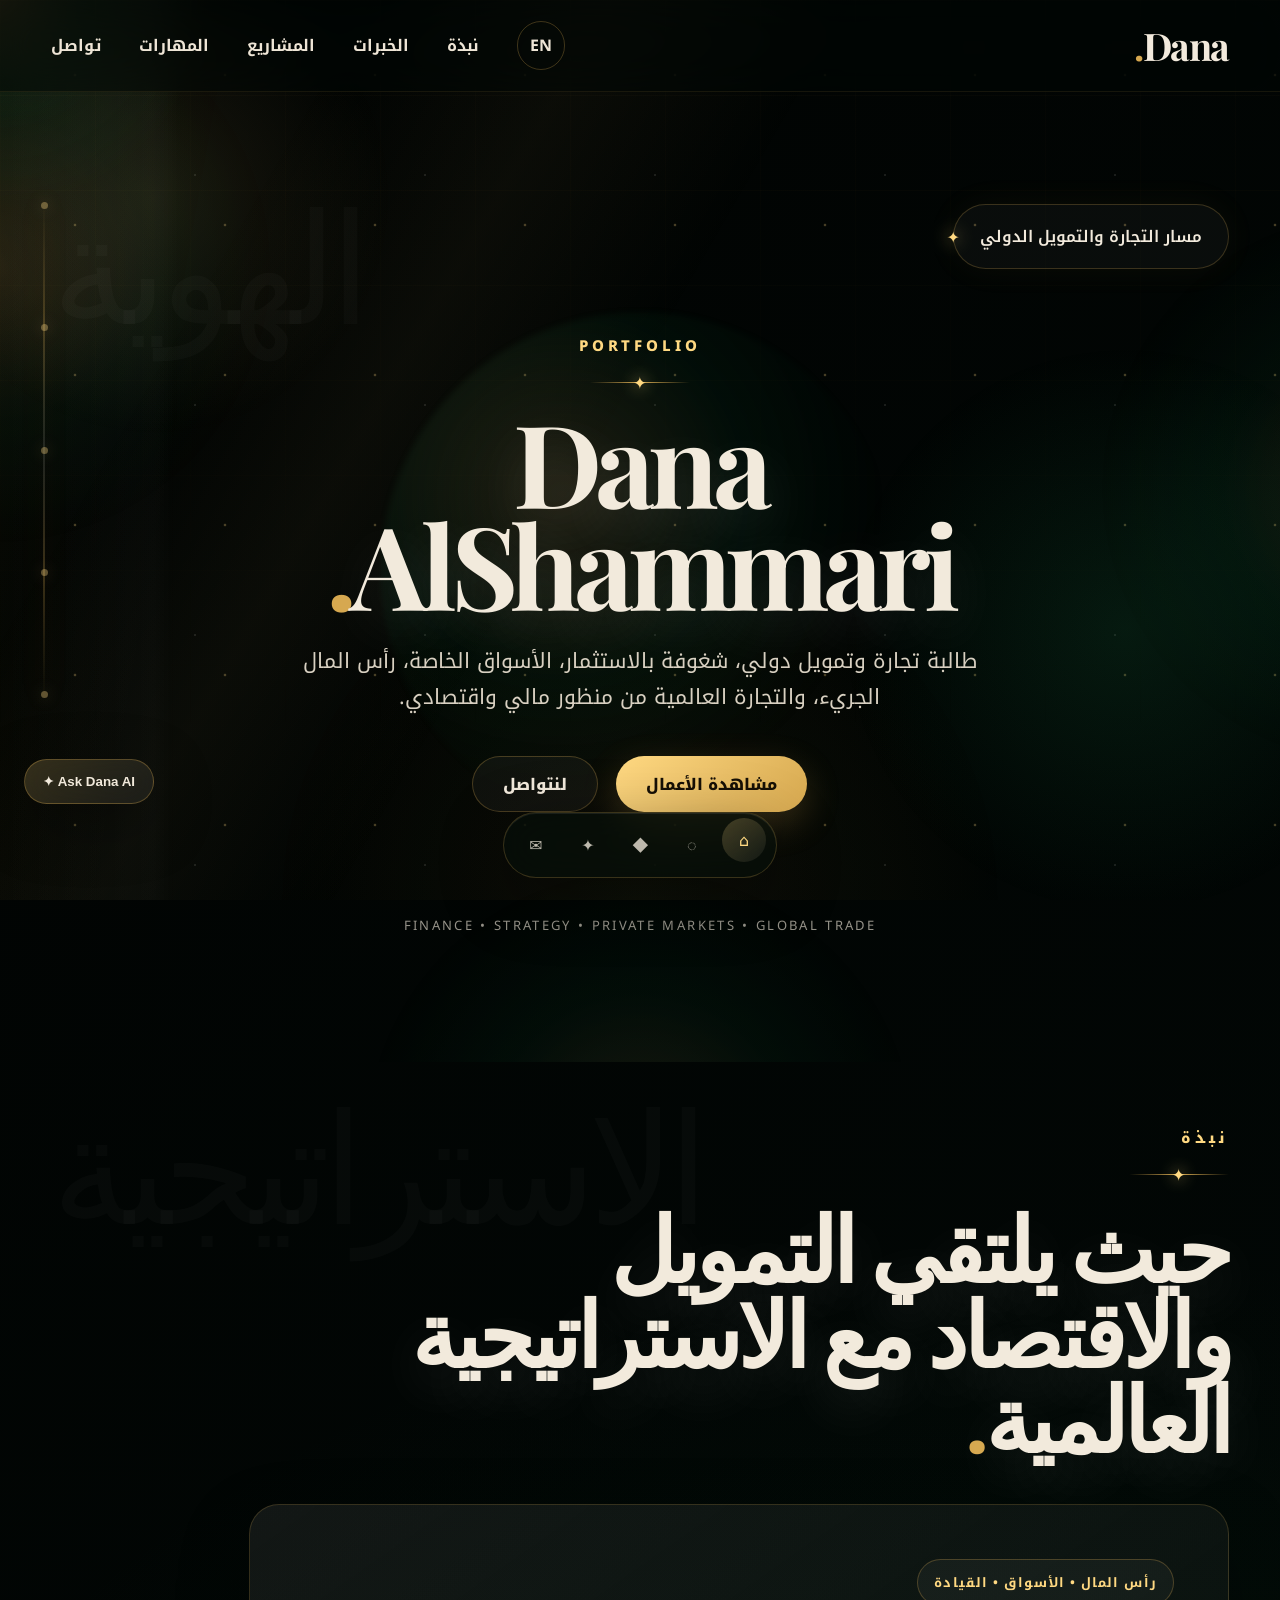
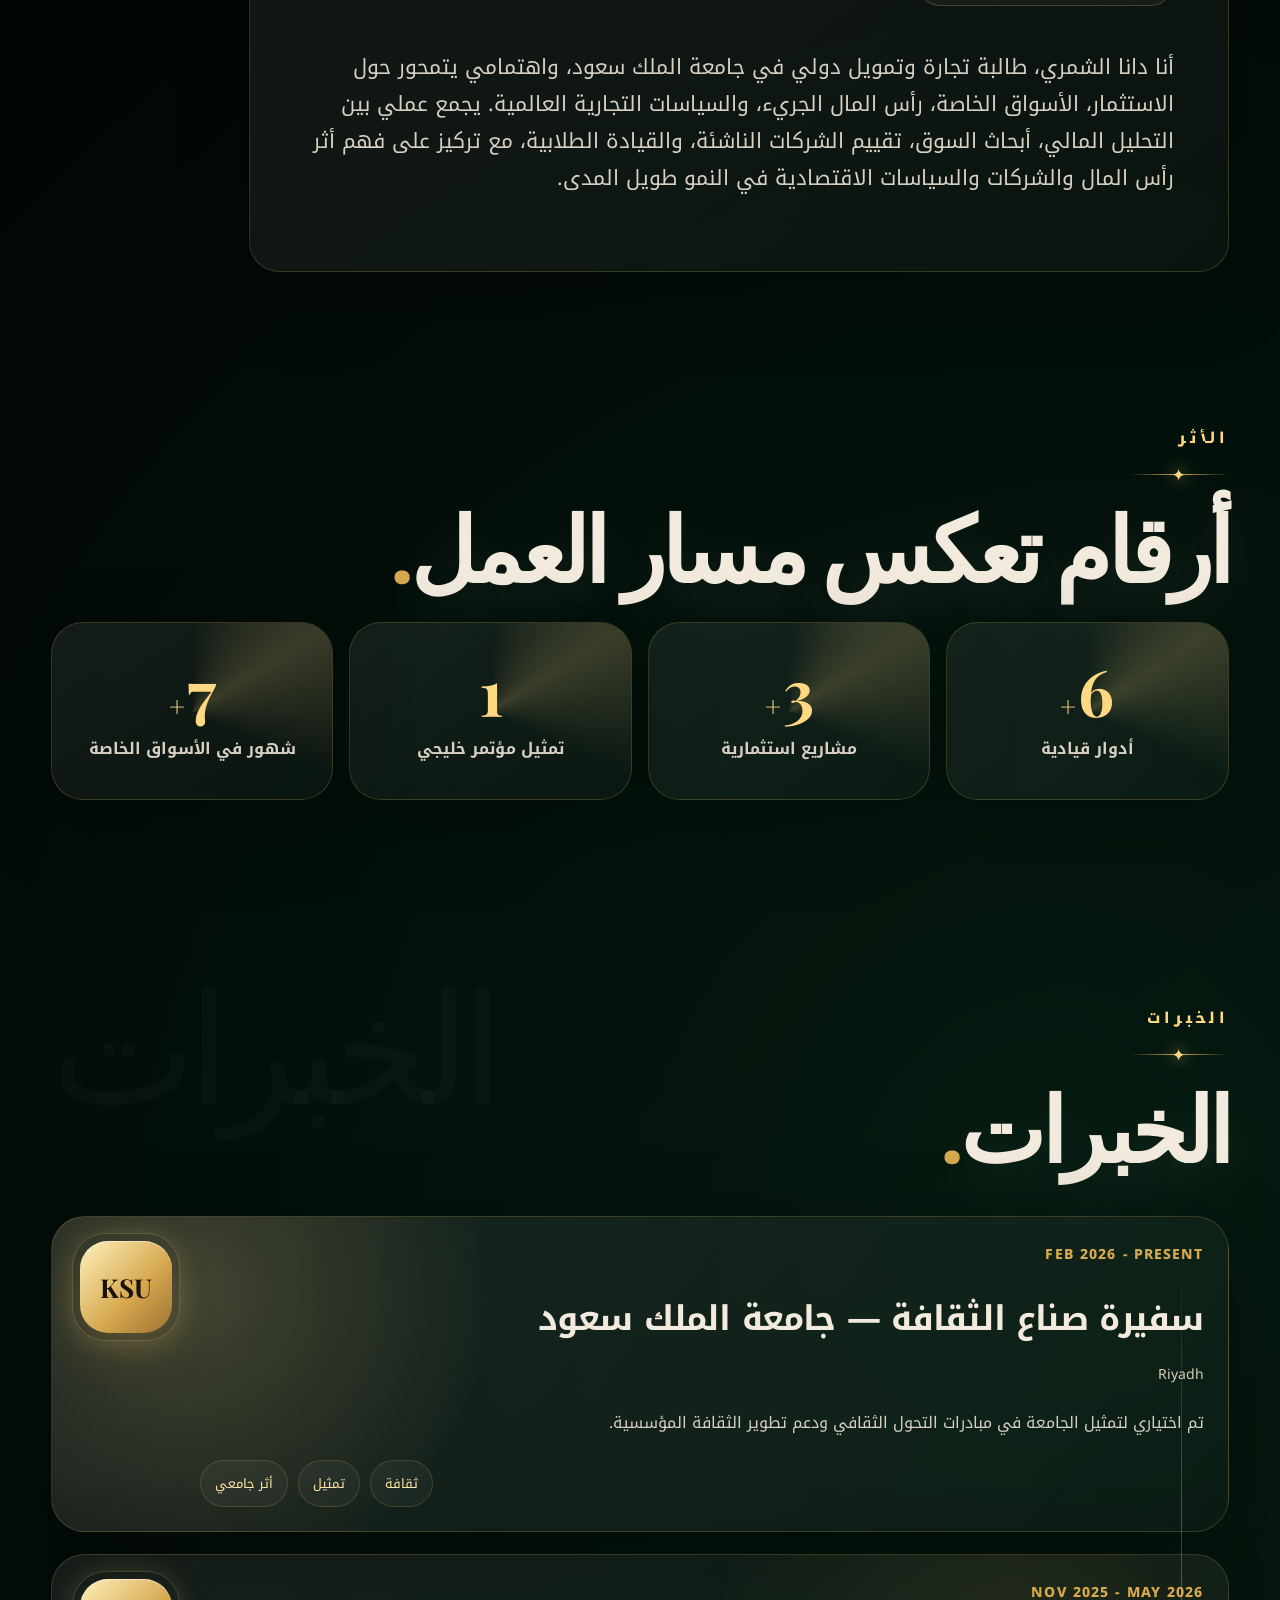
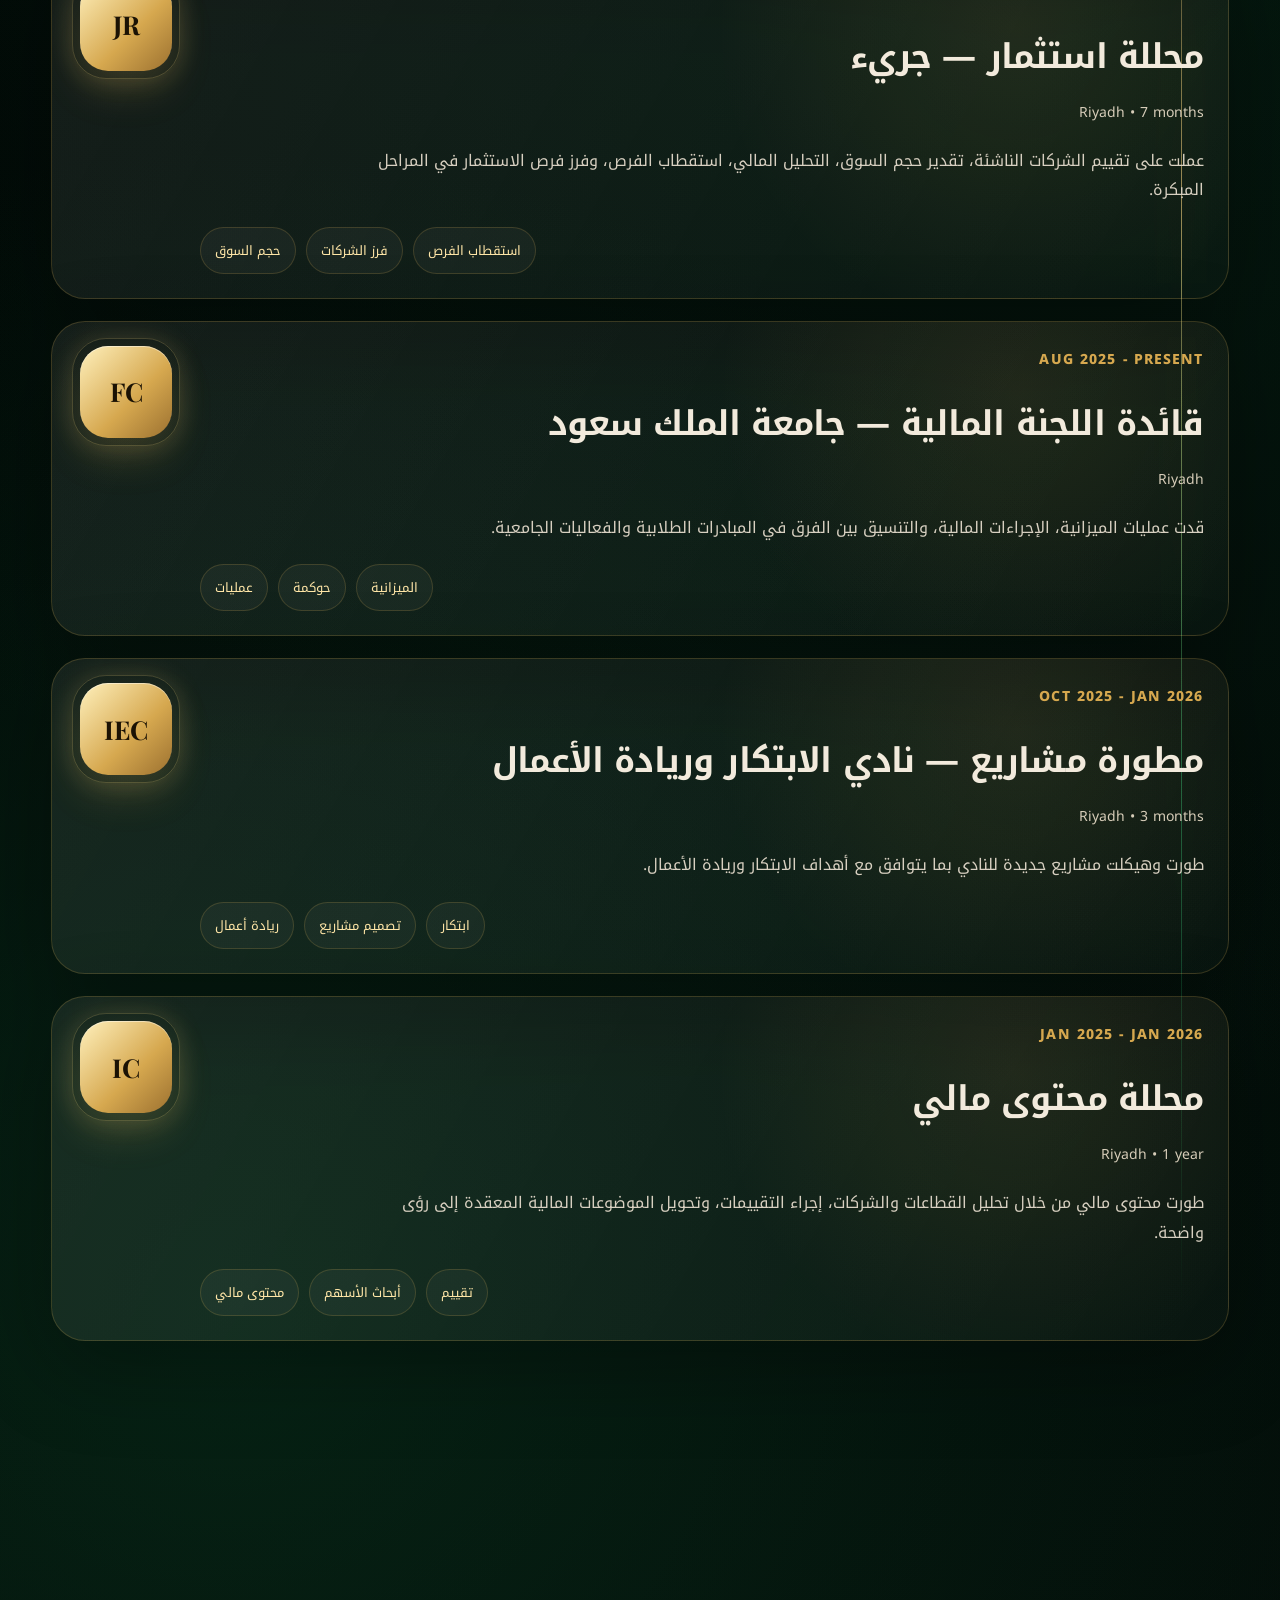
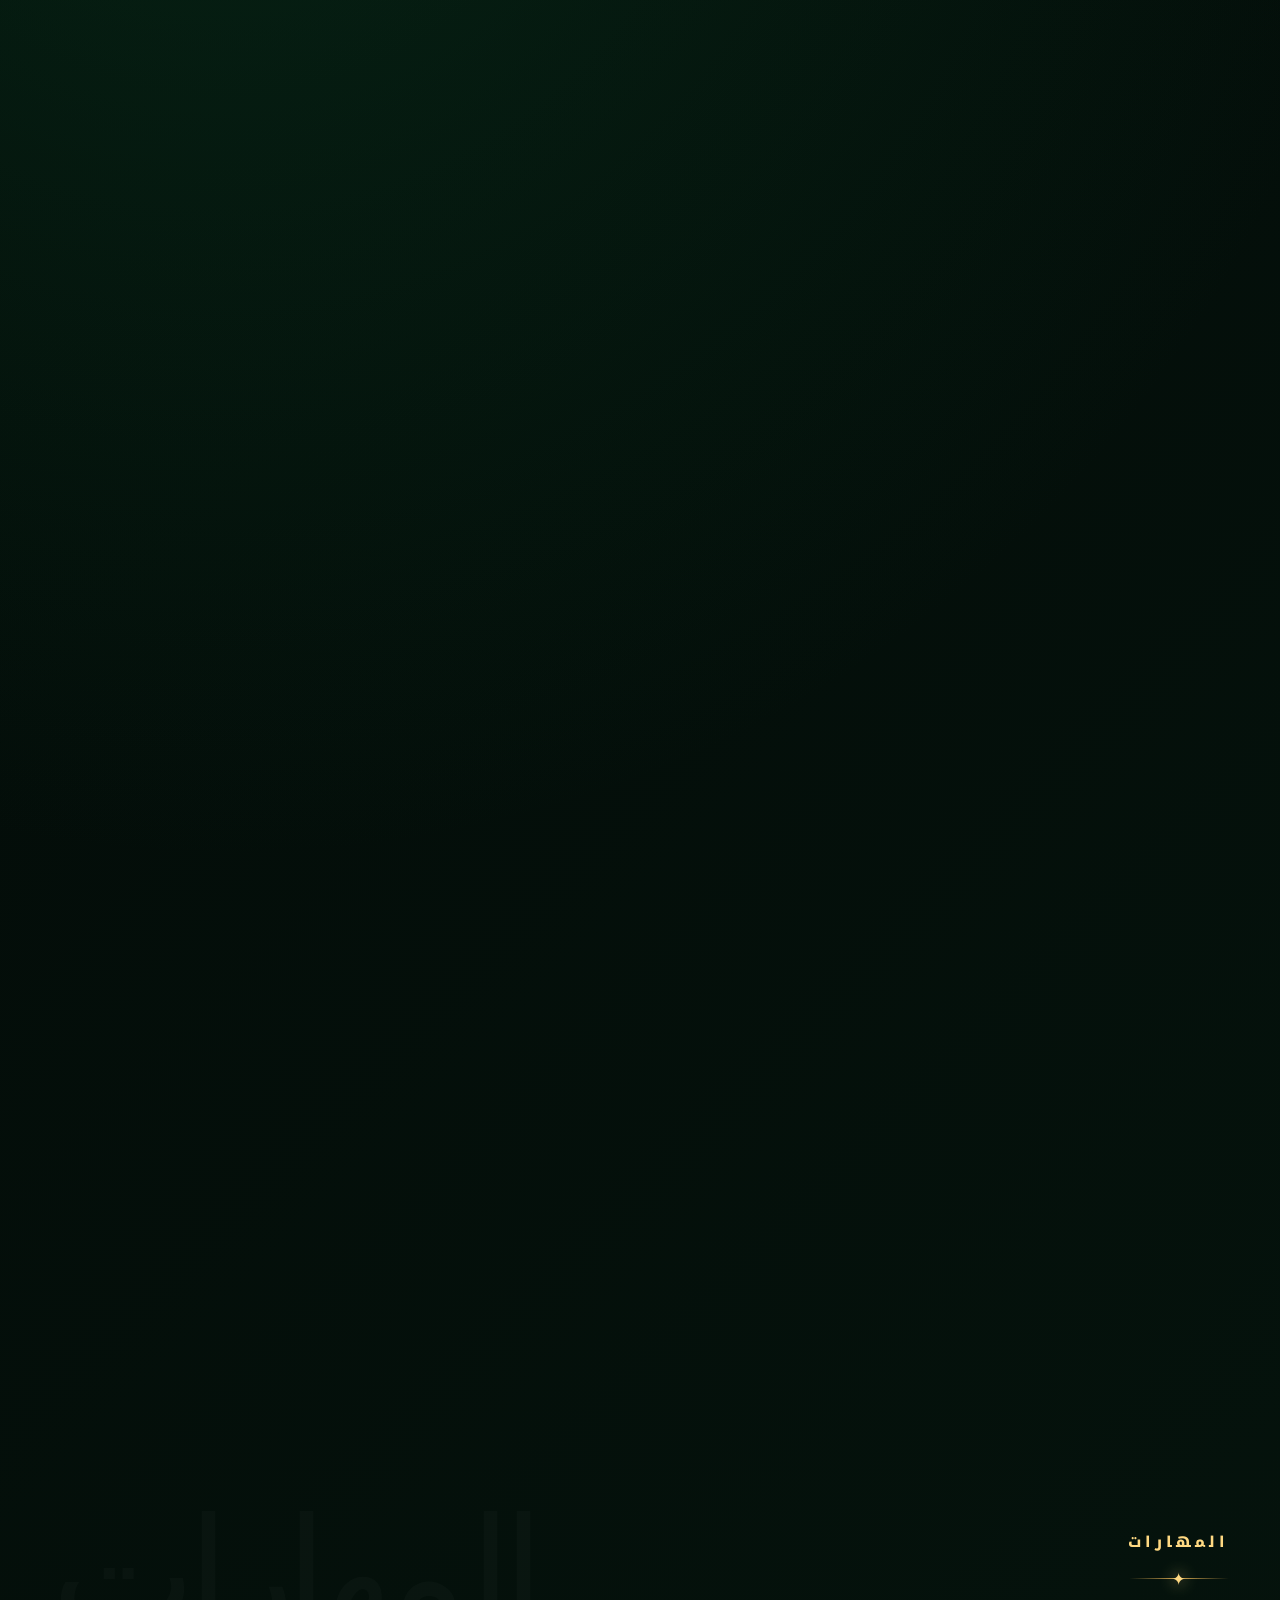
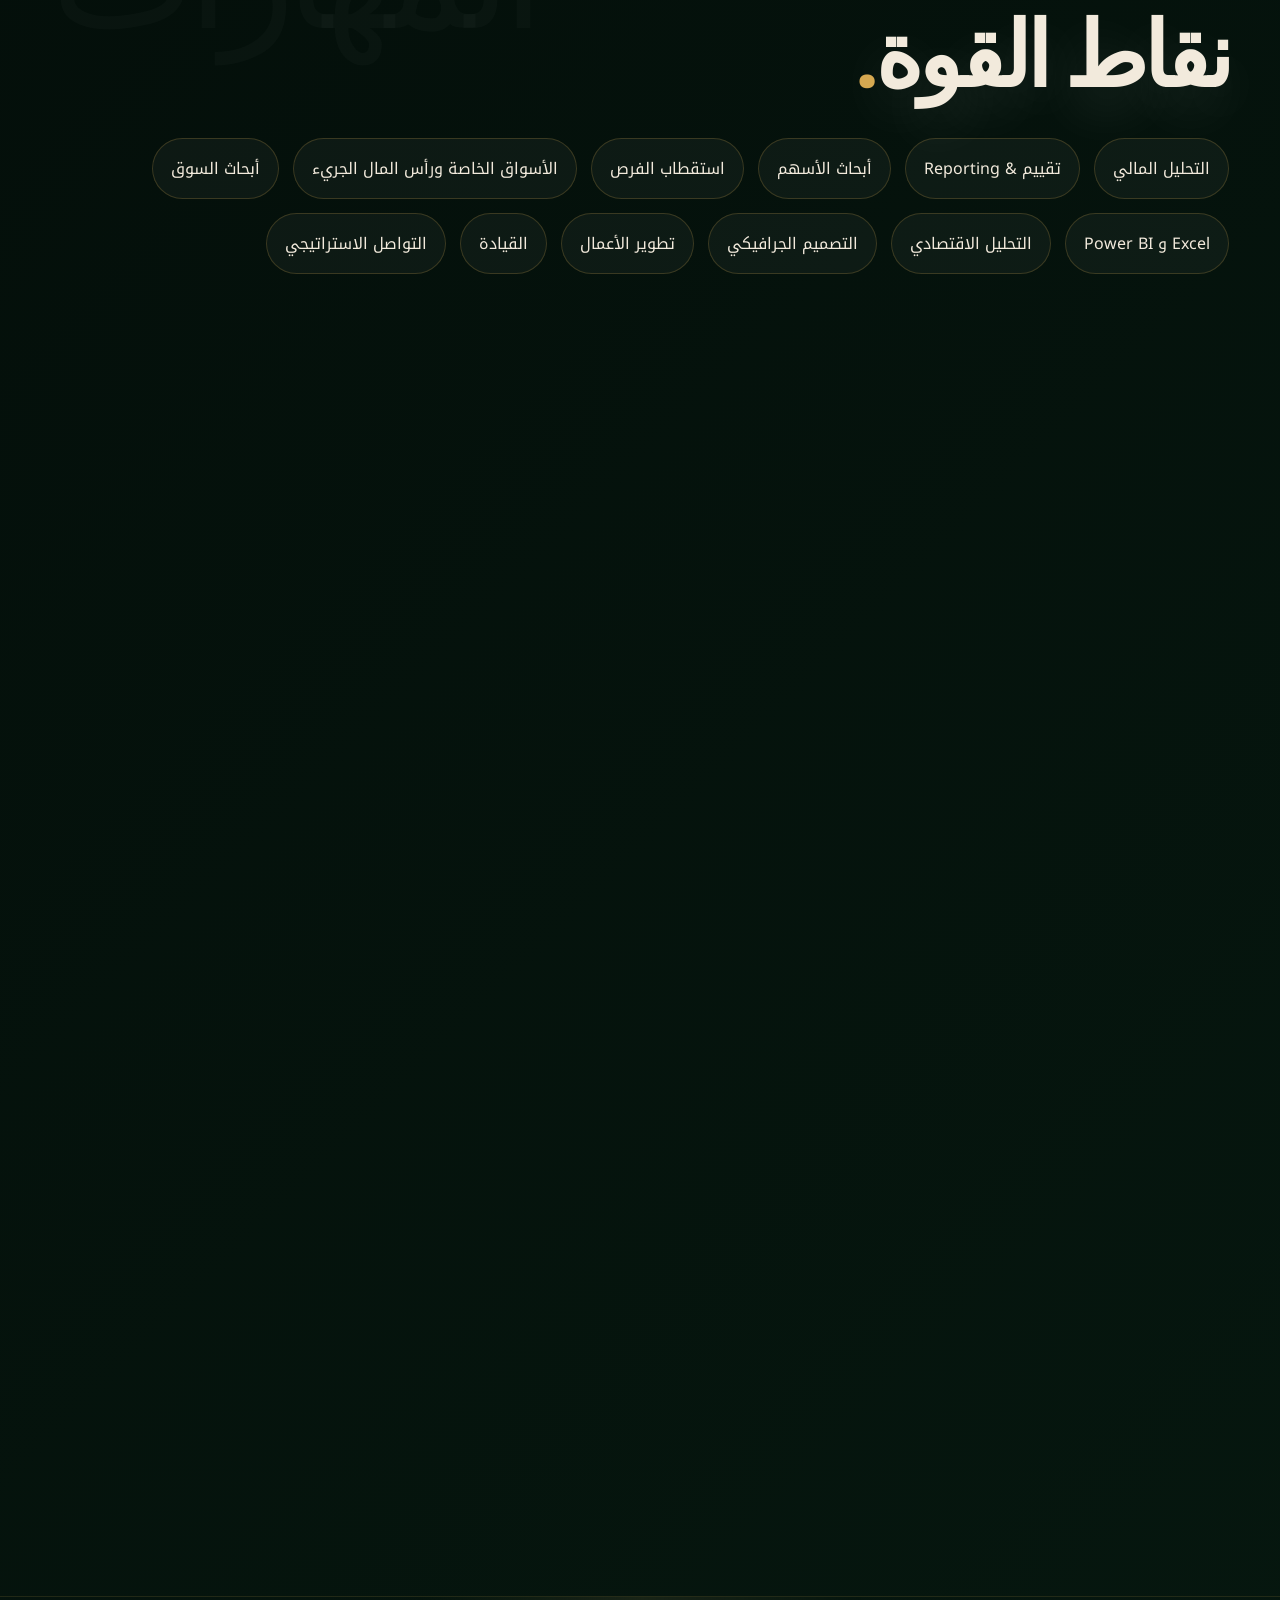
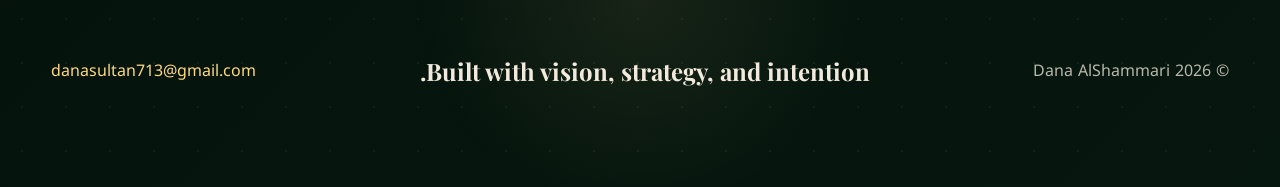
==== ar.html @ 37908a4b "uoload" ====
<!DOCTYPE html>
<html lang="ar" dir="rtl">
<head>
  <meta charset="UTF-8" />
  <meta name="viewport" content="width=device-width, initial-scale=1.0" />
  <meta name="description" content="Dana AlShammari portfolio — International Trade & Finance, investments, private markets, leadership, and selected projects." />
  <title>دانا الشمري | Portfolio</title>
  <link rel="preconnect" href="https://fonts.googleapis.com">
  <link rel="preconnect" href="https://fonts.gstatic.com" crossorigin>
  <link rel="stylesheet" href="style.css" />
</head>
<body>
  <div class="loader" aria-hidden="true">
    <div class="loader-grid"></div>
    <div class="loader-ring"></div>
    <div class="loader-logo">Dana<span>.</span></div>
    <div class="loader-status">Initializing Dana Experience...</div>
    <div class="loader-steps"><span>Loading Strategic Profile</span><span>Private Markets</span><span>Global Strategy</span></div>
  </div>

  <div class="scroll-progress" aria-hidden="true"></div>
  <div class="mouse-light" aria-hidden="true"></div>
  <div class="ambient-stars" aria-hidden="true"></div>
  <div class="future-motion" aria-hidden="true"><span></span><span></span><span></span></div>
  <aside class="page-rail" aria-hidden="true"><div class="rail-track"><span class="rail-fill"></span></div><div class="rail-dots"><span></span><span></span><span></span><span></span><span></span></div></aside>
  <div class="depth-layer depth-one" aria-hidden="true"></div>
  <div class="depth-layer depth-two" aria-hidden="true"></div>
  <div class="light-trails" aria-hidden="true"><span></span><span></span><span></span></div>

  <div class="glass-dock" aria-label="Quick navigation">
    <a href="#home" data-dock="Home">⌂</a>
    <a href="#about" data-dock="About">◌</a>
    <a href="#experience" data-dock="Experience">◆</a>
    <a href="#projects" data-dock="Projects">✦</a>
    <a href="#contact" data-dock="Contact">✉</a>
  </div>

  <nav class="nav">
    <a href="#home" class="logo">Dana<span>.</span></a>
    <button class="menu-toggle" aria-label="Open navigation" aria-expanded="false">☰</button>
    <div class="links">
      <a href="index.html" class="lang-switch">EN</a>
      <a href="#about">نبذة</a>
      <a href="#experience">الخبرات</a>
      <a href="#projects">المشاريع</a>
      <a href="#skills">المهارات</a>
      <a href="#contact">تواصل</a>
    </div>
  </nav>

  <main>
    <section id="home" data-scene="الهوية" class="hero page reveal">
      <div class="floating-pill">مسار التجارة والتمويل الدولي</div>
      <div class="hero-orb" aria-hidden="true"></div>
      <div class="hero-center">
        <div class="kicker">Portfolio</div>
        <div class="ornament"></div>
        <h1>Dana<br>AlShammari<span>.</span></h1>
        <p>
          طالبة تجارة وتمويل دولي، شغوفة بالاستثمار، الأسواق الخاصة، رأس المال الجريء، والتجارة العالمية من منظور مالي واقتصادي.
        </p>
        <div class="hero-actions">
          <a href="#projects" class="gold-btn">مشاهدة الأعمال</a>
          <a href="#contact" class="soft-btn">لنتواصل</a>
        </div>
      </div>
      <div class="signature-line">Finance • Strategy • Private Markets • Global Trade</div>
    </section>

    <section id="about" data-scene="الاستراتيجية" class="page reveal">
      <div class="section-head">
        <div class="kicker">نبذة</div>
        <div class="ornament"></div>
        <h2>حيث يلتقي التمويل والاقتصاد مع الاستراتيجية العالمية<span>.</span></h2>
      </div>

      <div class="about-grid about-singular">
        <div class="card large premium-card tilt about-statement">
          <span class="eyebrow-chip">رأس المال • الأسواق • القيادة</span>
          <p>
            أنا دانا الشمري، طالبة تجارة وتمويل دولي في جامعة الملك سعود، واهتمامي يتمحور حول الاستثمار، الأسواق الخاصة، رأس المال الجريء، والسياسات التجارية العالمية. يجمع عملي بين التحليل المالي، أبحاث السوق، تقييم الشركات الناشئة، والقيادة الطلابية، مع تركيز على فهم أثر رأس المال والشركات والسياسات الاقتصادية في النمو طويل المدى.
          </p>
        </div>
      </div>
    </section>


    <section id="metrics" class="metrics-section page reveal">
      <div class="section-head compact">
        <div class="kicker">الأثر</div>
        <div class="ornament"></div>
        <h2>أرقام تعكس مسار العمل<span>.</span></h2>
      </div>
      <div class="metrics-grid">
        <div class="metric-card"><strong data-count="6">0</strong><span>أدوار قيادية</span></div>
        <div class="metric-card"><strong data-count="3">0</strong><span>مشاريع استثمارية</span></div>
        <div class="metric-card"><strong data-count="1">0</strong><span>تمثيل مؤتمر خليجي</span></div>
        <div class="metric-card"><strong data-count="7">0</strong><span>شهور في الأسواق الخاصة</span></div>
      </div>
    </section>
    <section id="experience" data-scene="الخبرات" class="page reveal">
      <div class="section-head">
        <div class="kicker">الخبرات</div>
        <div class="ornament"></div>
        <h2>الخبرات<span>.</span></h2>
      </div>

      <div class="experience-showcase">
        <article class="xp-card featured reveal-item tilt">
          <div class="xp-logo">KSU</div>
          <div class="xp-content">
            <div class="lux-year">Feb 2026 - Present</div>
            <h3>سفيرة صناع الثقافة — جامعة الملك سعود</h3>
            <small>Riyadh</small>
            <p>تم اختياري لتمثيل الجامعة في مبادرات التحول الثقافي ودعم تطوير الثقافة المؤسسية.</p>
            <div class="lux-tags"><span>ثقافة</span><span>تمثيل</span><span>أثر جامعي</span></div>
          </div>
        </article>

        <article class="xp-card reveal-item tilt">
          <div class="xp-logo">JR</div>
          <div class="xp-content">
            <div class="lux-year">Nov 2025 - May 2026</div>
            <h3>محللة استثمار — جريء</h3>
            <small>Riyadh • 7 months</small>
            <p>عملت على تقييم الشركات الناشئة، تقدير حجم السوق، التحليل المالي، استقطاب الفرص، وفرز فرص الاستثمار في المراحل المبكرة.</p>
            <div class="lux-tags"><span>استقطاب الفرص</span><span>فرز الشركات</span><span>حجم السوق</span></div>
          </div>
        </article>

        <article class="xp-card reveal-item tilt">
          <div class="xp-logo">FC</div>
          <div class="xp-content">
            <div class="lux-year">Aug 2025 - Present</div>
            <h3>قائدة اللجنة المالية — جامعة الملك سعود</h3>
            <small>Riyadh</small>
            <p>قدت عمليات الميزانية، الإجراءات المالية، والتنسيق بين الفرق في المبادرات الطلابية والفعاليات الجامعية.</p>
            <div class="lux-tags"><span>الميزانية</span><span>حوكمة</span><span>عمليات</span></div>
          </div>
        </article>

        <article class="xp-card reveal-item tilt">
          <div class="xp-logo">IEC</div>
          <div class="xp-content">
            <div class="lux-year">Oct 2025 - Jan 2026</div>
            <h3>مطورة مشاريع — نادي الابتكار وريادة الأعمال</h3>
            <small>Riyadh • 3 months</small>
            <p>طورت وهيكلت مشاريع جديدة للنادي بما يتوافق مع أهداف الابتكار وريادة الأعمال.</p>
            <div class="lux-tags"><span>ابتكار</span><span>تصميم مشاريع</span><span>ريادة أعمال</span></div>
          </div>
        </article>

        <article class="xp-card reveal-item tilt">
          <div class="xp-logo">IC</div>
          <div class="xp-content">
            <div class="lux-year">Jan 2025 - Jan 2026</div>
            <h3>محللة محتوى مالي</h3>
            <small>Riyadh • 1 year</small>
            <p>طورت محتوى مالي من خلال تحليل القطاعات والشركات، إجراء التقييمات، وتحويل الموضوعات المالية المعقدة إلى رؤى واضحة.</p>
            <div class="lux-tags"><span>تقييم</span><span>أبحاث الأسهم</span><span>محتوى مالي</span></div>
          </div>
        </article>
      </div>
    </section>

    <section id="projects" data-scene="الأعمال المختارة" class="page reveal">
      <div class="section-head">
        <div class="kicker">المشاريع</div>
        <div class="ornament"></div>
        <h2>مشاريع مختارة<span>.</span></h2>
      </div>

      <div class="project-grid">
        <article class="project-card tilt">
          <div class="project-image"><img src="ahhl 1.jpg" alt="Ahhl Fellowship" onerror="this.parentElement.classList.add('image-missing'); this.remove();"></div>
          <span class="project-label">زمالة استشارية</span>
          <h3>زمالة أهل 2.0</h3>
          <p>عضوة في فريق الإعلام ضمن زمالة انتقائية مدتها ستة أشهر تركز على الاستشارات، وتجمع نخبة من الطلاب على مستوى المملكة بالشراكة مع جهات وشركات رائدة.</p>
        <button class="case-btn" data-case="ahhl">عرض دراسة الحالة</button>
        </article>
        <article class="project-card tilt">
          <div class="project-image"><img src="road 1.jpg" alt="Road to CFO Program" onerror="this.parentElement.classList.add('image-missing'); this.remove();"></div>
          <span class="project-label">Finance القيادة</span>
          <h3>برنامج Road to CFO — الرياض المالية وإثمار المالية</h3>
          <p>عضوة في فريق الإعلام لبرنامج مالي مدته ثلاثة أيام، يتضمن ورش عمل وجلسات يقودها مدراء ماليون وقيادات مالية من شركات متعددة.</p>
        <button class="case-btn" data-case="road">عرض دراسة الحالة</button>
        </article>
        <article class="project-card tilt">
          <div class="project-image"><img src="best.jpg" alt="أفضل مبادرة طلابية في جامعة الملك سعود 2025" onerror="this.parentElement.classList.add('image-missing'); this.remove();"></div>
          <span class="project-label">إنجاز</span>
          <h3>أفضل مبادرة طلابية في جامعة الملك سعود 2025</h3>
          <p>تم تكريم مبادرة إثمار المالية كإحدى أفضل المبادرات الطلابية ضمن برنامج الشراكة الطلابية.</p>
        <button class="case-btn" data-case="ethmar">عرض دراسة الحالة</button>
        </article>
        <article class="project-card tilt featured-project">
          <div class="project-image portfolio-art"><span>Dana<span>.</span></span></div>
          <span class="project-label">بورتفوليو رقمي</span>
          <h3>الموقع الشخصي</h3>
          <p>تجربة بورتفوليو فاخرة ثنائية اللغة، صُممت لعرض العمل في التمويل والاستثمار والقيادة والمشاريع من خلال هوية رقمية تفاعلية راقية.</p>
        <button class="case-btn" data-case="portfolio">عرض دراسة الحالة</button>
        </article>
      </div>
    </section>

    <section id="skills" data-scene="المهارات" class="page reveal">
      <div class="section-head">
        <div class="kicker">المهارات</div>
        <div class="ornament"></div>
        <h2>نقاط القوة<span>.</span></h2>
      </div>
      <div class="skills">
        <span>التحليل المالي</span><span>تقييم & Reporting</span><span>أبحاث الأسهم</span><span>استقطاب الفرص</span><span>الأسواق الخاصة ورأس المال الجريء</span><span>أبحاث السوق</span><span>Excel و Power BI</span><span>التحليل الاقتصادي</span><span>التصميم الجرافيكي</span><span>تطوير الأعمال</span><span>القيادة</span><span>التواصل الاستراتيجي</span>
      </div>
    </section>

    <section id="contact" data-scene="التواصل" class="contact page reveal">
      <div class="floating-pill">تواصل مهني</div>
      <div class="contact-center">
        <div class="kicker">تواصل</div>
        <div class="ornament"></div>
        <h2>لنتواصل<span>.</span></h2>
        <p>مهتمة بفرص التمويل، الاستثمار، الاستراتيجية، الأسواق الخاصة، والتجارة الدولية.</p>

        <div class="contact-box tilt">
          <a href="mailto:danasultan713@gmail.com" class="email"><span class="icon">✉</span><span>danasultan713@gmail.com</span></a>
          <span class="divider"></span>
          <a href="#" class="linkedin">LinkedIn ↗</a>
        </div>
      </div>
    </section>
  </main>


  <div class="case-modal" aria-hidden="true">
    <div class="case-backdrop" data-close-case></div>
    <article class="case-panel">
      <button class="case-close" data-close-case>×</button>
      <span class="project-label case-type">Selected Work</span>
      <h3 id="case-title">Project</h3>
      <p id="case-overview"></p>
      <div class="case-columns">
        <div><strong>Role</strong><p id="case-role"></p></div>
        <div><strong>Outcome</strong><p id="case-outcome"></p></div>
      </div>
      <div class="case-timeline"><span></span><span></span><span></span></div>
    </article>
  </div>

  <div class="ai-bubble" aria-live="polite">
    <button class="ai-toggle">Ask Dana AI ✦</button>
    <div class="ai-panel">
      <div class="ai-head"><strong>Dana AI</strong><button class="ai-close">×</button></div>
      <p class="ai-answer">Ask about Dana’s experience, projects, or strengths.</p>
      <div class="ai-actions">
        <button data-ai="experience">Experience</button>
        <button data-ai="projects">Projects</button>
        <button data-ai="strengths">Strengths</button>
      </div>
    </div>
  </div>

  <footer class="lux-footer">
    <div class="footer-stars"></div>
    <div class="footer-inner">
      <span>© 2026 Dana AlShammari</span>
      <strong>Built with vision, strategy, and intention.</strong>
      <a href="mailto:danasultan713@gmail.com">danasultan713@gmail.com</a>
    </div>
  </footer>
  <script src="script.js"></script>
</body>
</html>
---- style.css ----
@import url('https://fonts.googleapis.com/css2?family=Inter:wght@400;500;600;700;800&family=Playfair+Display:wght@600;700&family=Noto+Kufi+Arabic:wght@400;500;600;700;800&display=swap');

:root{--black:#020604;--deep:#03100b;--forest:#05180f;--forest2:#071f15;--cream:#f2eadc;--soft:#d8d0c1;--gold:#d6a84f;--gold2:#ffd982;--line:rgba(214,168,79,.28);--glass:rgba(255,255,255,.045);--ease:cubic-bezier(.16,1,.3,1)}
*{box-sizing:border-box} html{scroll-behavior:smooth} body{margin:0;min-height:100vh;font-family:Inter,system-ui,sans-serif;color:var(--cream);background:radial-gradient(circle at 18% 55%,rgba(14,88,49,.30),transparent 25%),radial-gradient(circle at 82% 34%,rgba(14,88,49,.22),transparent 28%),linear-gradient(135deg,#010302 0%,#020806 38%,#06170f 100%);overflow-x:hidden} html[lang="ar"] body{font-family:'Noto Kufi Arabic',Inter,system-ui,sans-serif} body::before{content:"";position:fixed;inset:0;pointer-events:none;background:linear-gradient(90deg,transparent 0%,rgba(255,255,255,.025) 12%,transparent 14%),linear-gradient(100deg,transparent 0%,rgba(214,168,79,.06) 1px,transparent 18%),radial-gradient(circle at 50% 100%,rgba(214,168,79,.08),transparent 35%);opacity:.85;z-index:-3} body::after{content:"";position:fixed;inset:0;pointer-events:none;background-image:linear-gradient(rgba(214,168,79,.035) 1px,transparent 1px),linear-gradient(90deg,rgba(214,168,79,.025) 1px,transparent 1px);background-size:95px 95px;mask-image:linear-gradient(to bottom,rgba(0,0,0,.95),transparent 88%);z-index:-2} a{color:inherit;text-decoration:none}.scroll-progress{position:fixed;top:0;left:0;height:3px;width:0;background:linear-gradient(90deg,var(--gold),var(--gold2));z-index:10000;box-shadow:0 0 24px rgba(255,217,130,.7)}.ambient-stars{position:fixed;inset:0;pointer-events:none;z-index:-1;background-image:radial-gradient(circle,rgba(255,217,130,.55) 0 1px,transparent 1.7px),radial-gradient(circle,rgba(242,234,220,.22) 0 1px,transparent 1.5px);background-size:150px 150px,230px 230px;background-position:0 0,80px 60px;animation:starDrift 24s linear infinite;opacity:.5}@keyframes starDrift{to{background-position:300px 450px,420px 520px}}
.nav{position:fixed;top:0;left:0;right:0;z-index:50;height:92px;display:flex;justify-content:space-between;align-items:center;padding:0 3.2rem;background:rgba(1,6,4,.50);backdrop-filter:blur(24px);border-bottom:1px solid rgba(214,168,79,.10);transition:.35s ease}.nav.scrolled{height:76px;background:rgba(1,6,4,.72);box-shadow:0 18px 60px rgba(0,0,0,.28)}.logo{font-family:'Playfair Display',serif;font-size:38px;font-weight:700;letter-spacing:-.04em;color:var(--cream)}.logo span,h1 span,h2 span,.portfolio-art span span{color:var(--gold)}.links{display:flex;gap:38px;align-items:center}.links a{font-weight:700;color:#eee5d6;transition:.25s ease;position:relative}.links a:hover,.links a.active{color:var(--gold2)}.links a::after{content:"";position:absolute;height:1px;left:0;right:0;bottom:-34px;background:linear-gradient(90deg,transparent,var(--gold),transparent);transform:scaleX(0);transition:.3s ease}.links a:hover::after,.links a.active::after{transform:scaleX(1)}.lang-switch{border:1px solid var(--line);padding:8px 12px;border-radius:999px}.menu-toggle{display:none;border:1px solid var(--line);background:rgba(255,255,255,.04);color:var(--cream);border-radius:14px;padding:9px 12px;font-size:20px}.page{min-height:100vh;width:min(1200px,92vw);margin:0 auto;padding:132px 0 72px;position:relative}.hero,.contact{display:flex;align-items:center;justify-content:center}.floating-pill{position:absolute;top:112px;left:0;border:1px solid rgba(214,168,79,.24);background:rgba(255,255,255,.035);backdrop-filter:blur(18px);border-radius:999px;padding:16px 26px;color:var(--cream);font-weight:600;box-shadow:0 0 35px rgba(214,168,79,.05);animation:float 5s ease-in-out infinite}html[dir="rtl"] .floating-pill{left:auto;right:0}.floating-pill::after{content:"✦";color:var(--gold2);position:absolute;right:-7px;top:50%;transform:translateY(-50%);text-shadow:0 0 18px var(--gold2)}html[dir="rtl"] .floating-pill::after{right:auto;left:-7px}.hero-orb{position:absolute;width:520px;height:520px;border-radius:50%;background:radial-gradient(circle at 35% 35%,rgba(255,217,130,.22),rgba(20,115,68,.16) 38%,transparent 68%);filter:blur(3px);opacity:.55;animation:orbPulse 8s ease-in-out infinite}.hero-center,.contact-center{max-width:820px;text-align:center;margin:auto;position:relative;z-index:1}.kicker{text-transform:uppercase;letter-spacing:.26em;color:var(--gold2);font-size:15px;font-weight:800}.ornament{width:100px;height:1px;background:linear-gradient(90deg,transparent,var(--gold),transparent);margin:22px auto 28px;position:relative}.ornament::after{content:"✦";position:absolute;left:50%;top:50%;transform:translate(-50%,-50%);color:var(--gold2);font-size:17px;text-shadow:0 0 16px var(--gold2)}h1,h2{font-family:'Playfair Display',serif;font-weight:700;color:var(--cream);text-shadow:0 18px 55px rgba(255,255,255,.12)}h1{font-size:clamp(70px,9vw,132px);line-height:.88;margin:0;letter-spacing:-.055em}h2{font-size:clamp(50px,7vw,96px);line-height:.95;margin:0;letter-spacing:-.045em}.hero-center p,.contact-center p{max-width:720px;margin:30px auto 0;color:var(--soft);font-size:21px;line-height:1.7}.hero-actions{display:flex;justify-content:center;gap:18px;margin-top:40px;flex-wrap:wrap}.gold-btn,.soft-btn{min-height:56px;display:inline-flex;align-items:center;justify-content:center;padding:0 30px;border-radius:999px;font-weight:800;transition:.35s var(--ease);will-change:transform}.gold-btn{background:linear-gradient(135deg,var(--gold2),var(--gold));color:#160f05;box-shadow:0 12px 35px rgba(214,168,79,.22)}.soft-btn{border:1px solid var(--line);color:var(--cream);background:rgba(255,255,255,.04)}.gold-btn:hover,.soft-btn:hover{transform:translateY(-4px);filter:saturate(1.18)}.signature-line{position:absolute;bottom:54px;left:50%;transform:translateX(-50%);color:rgba(242,234,220,.62);font-size:13px;letter-spacing:.18em;text-transform:uppercase;white-space:nowrap}.section-head{max-width:880px;margin-bottom:46px}.section-head .ornament{margin-left:0}html[dir="rtl"] .section-head .ornament{margin-left:auto;margin-right:0}.about-grid{display:grid;grid-template-columns:1.35fr .8fr .8fr;gap:20px}.card,.project-card{border:1px solid rgba(214,168,79,.20);background:linear-gradient(145deg,rgba(255,255,255,.07),rgba(255,255,255,.026));backdrop-filter:blur(22px);border-radius:30px;padding:30px;box-shadow:0 28px 70px rgba(0,0,0,.28);transition:.45s var(--ease);transform-style:preserve-3d;position:relative;overflow:hidden}.card::before,.project-card::before,.lux-card::before{content:"";position:absolute;inset:-1px;background:linear-gradient(115deg,transparent 0%,rgba(255,217,130,.13) 28%,transparent 48%);transform:translateX(-120%);transition:.75s var(--ease);pointer-events:none}.card:hover::before,.project-card:hover::before,.lux-card:hover::before{transform:translateX(120%)}.card:hover,.project-card:hover{transform:translateY(-8px);border-color:rgba(255,217,130,.38)}.card p,.project-card p{color:var(--soft);line-height:1.75;font-size:16px;position:relative}.large p{font-size:21px}.stat-number{display:inline-flex;color:rgba(255,217,130,.45);font-weight:800;margin-bottom:18px;letter-spacing:.25em}.stat h3{font-family:'Playfair Display',serif;color:var(--gold2);font-size:40px;line-height:1;margin:0 0 12px}.project-grid{display:grid;grid-template-columns:repeat(3,1fr);gap:20px}.project-card{padding:16px 16px 26px}.project-image{width:100%;height:240px;overflow:hidden;border-radius:22px;margin-bottom:22px;border:1px solid rgba(214,168,79,.28);background:radial-gradient(circle at 30% 22%,rgba(214,168,79,.16),transparent 35%),linear-gradient(135deg,rgba(13,60,34,.55),rgba(255,255,255,.035));display:flex;align-items:center;justify-content:center}.project-image img{width:100%;height:100%;object-fit:cover;object-position:center;display:block;border-radius:22px;transition:1s var(--ease)}.project-card:hover img{transform:scale(1.08)}.image-missing::after{content:"Image placeholder";color:rgba(242,234,220,.72);letter-spacing:.12em;text-transform:uppercase;font-size:12px}.project-label{display:inline-flex;width:max-content;margin-bottom:12px;padding:8px 12px;border:1px solid rgba(214,168,79,.25);border-radius:999px;color:var(--gold2);font-size:12px;font-weight:800;text-transform:uppercase;letter-spacing:.12em}.project-card h3{min-height:58px;margin:0 0 10px;color:var(--cream);font-size:24px}.project-card p{flex-grow:1}.project-card{display:flex;flex-direction:column}.featured-project{grid-column:span 3}.portfolio-art span{font-family:'Playfair Display',serif;font-size:58px}.skills{display:flex;flex-wrap:wrap;gap:14px}.skills span{padding:14px 18px;border-radius:999px;border:1px solid rgba(214,168,79,.22);color:var(--cream);background:rgba(255,255,255,.04);transition:.25s ease}.skills span:hover{color:var(--gold2);transform:translateY(-3px);box-shadow:0 10px 30px rgba(0,0,0,.18)}.contact-box{margin:46px auto 0;width:max-content;max-width:100%;display:flex;align-items:center;gap:26px;padding:22px 30px;border-radius:999px;border:1px solid rgba(214,168,79,.35);background:rgba(255,255,255,.055);backdrop-filter:blur(18px);box-shadow:0 0 60px rgba(214,168,79,.08);position:relative}.contact-box::after{content:"";width:7px;height:7px;border-radius:50%;position:absolute;bottom:-4px;right:18%;background:var(--gold2);box-shadow:0 0 20px 4px rgba(255,217,130,.55)}.email,.linkedin{display:flex;align-items:center;gap:14px;font-size:20px;color:var(--cream)}.icon{color:var(--gold2);font-size:28px}.linkedin{color:var(--gold2);font-weight:800}.divider{width:1px;height:42px;background:rgba(242,234,220,.25)}footer{width:100%;padding:32px 3.2rem 34px;color:rgba(242,234,220,.78);border-top:1px solid rgba(214,168,79,.14);font-size:16px}.reveal,.reveal-item{opacity:0;transform:translateY(34px);transition:opacity 1s ease,transform 1s var(--ease)}.reveal.active,.reveal-item.active{opacity:1;transform:translateY(0)}.mouse-light{position:fixed;left:0;top:0;width:420px;height:420px;border-radius:50%;pointer-events:none;z-index:0;opacity:.75;transform:translate(-50%,-50%);background:radial-gradient(circle,rgba(255,217,130,.18) 0%,rgba(13,88,49,.18) 28%,rgba(13,88,49,.08) 46%,transparent 70%);filter:blur(2px);mix-blend-mode:screen;transition:opacity .35s ease,width .35s ease,height .35s ease}body:hover .mouse-light{opacity:.9}.nav,main,footer{position:relative;z-index:2}.lux-timeline{position:relative;margin-top:70px;padding:30px 0}.timeline-line{position:absolute;left:50%;top:0;bottom:0;width:1px;transform:translateX(-50%);background:linear-gradient(to bottom,transparent,rgba(214,168,79,.5),rgba(40,140,85,.8),rgba(214,168,79,.5),transparent);box-shadow:0 0 18px rgba(214,168,79,.25)}.lux-item{position:relative;width:50%;padding:0 55px;margin-bottom:70px}.lux-item.left{left:0;text-align:right}.lux-item.right{left:50%}html[dir="rtl"] .lux-item.left{text-align:left}.lux-dot{position:absolute;top:34px;width:16px;height:16px;border-radius:50%;background:linear-gradient(135deg,#ffe6a7,#d6a84f);box-shadow:0 0 25px rgba(214,168,79,.8),0 0 60px rgba(37,151,91,.45)}.lux-item.left .lux-dot{right:-8px}.lux-item.right .lux-dot{left:-8px}.lux-card{position:relative;overflow:hidden;border-radius:30px;padding:34px;border:1px solid rgba(214,168,79,.22);background:linear-gradient(145deg,rgba(255,255,255,.06),rgba(255,255,255,.02));backdrop-filter:blur(22px);box-shadow:0 25px 80px rgba(0,0,0,.32);transition:.45s var(--ease)}.lux-card:hover{transform:translateY(-10px) scale(1.01);border-color:rgba(255,217,130,.42);box-shadow:0 35px 100px rgba(0,0,0,.42),0 0 40px rgba(37,151,91,.14)}.lux-card.featured{background:radial-gradient(circle at top right,rgba(214,168,79,.16),transparent 35%),linear-gradient(145deg,rgba(255,255,255,.08),rgba(255,255,255,.03))}.lux-card.glow{box-shadow:0 30px 100px rgba(0,0,0,.36),0 0 55px rgba(37,151,91,.12)}.lux-year{font-size:14px;letter-spacing:.28em;text-transform:uppercase;color:#d6a84f;margin-bottom:18px;font-weight:800}.lux-card h3{margin:0;font-size:28px;color:#f2eadc}.lux-card small{display:block;margin-top:10px;color:#d7cdb9;font-size:14px}.lux-card p{margin-top:22px;line-height:1.8;color:#d8d0c1}.lux-tags{display:flex;gap:10px;flex-wrap:wrap;margin-top:22px}.lux-item.left .lux-tags{justify-content:flex-end}html[dir="rtl"] .lux-item.left .lux-tags{justify-content:flex-start}.lux-tags span{padding:10px 14px;border-radius:999px;border:1px solid rgba(214,168,79,.2);background:rgba(255,255,255,.04);color:#ffe6a7;font-size:13px}.loader{position:fixed;inset:0;background:#020604;display:flex;align-items:center;justify-content:center;z-index:9999;transition:opacity .8s ease,visibility .8s ease}.loader-logo{font-family:'Playfair Display',serif;font-size:64px;color:#f2eadc;position:relative}.loader-logo span{color:#d6a84f}.loader-ring{position:absolute;width:160px;height:160px;border:1px solid rgba(214,168,79,.2);border-top-color:var(--gold2);border-radius:50%;animation:spin 1.4s linear infinite}.loader.hidden{opacity:0;visibility:hidden}@keyframes spin{to{transform:rotate(360deg)}}@keyframes float{50%{transform:translateY(-10px)}}@keyframes orbPulse{50%{transform:scale(1.08);opacity:.75}}
@media(max-width:900px){.nav{height:auto;padding:18px 22px}.menu-toggle{display:block}.links{position:absolute;top:70px;left:22px;right:22px;display:grid;gap:8px;padding:16px;border:1px solid rgba(214,168,79,.18);border-radius:22px;background:rgba(1,6,4,.88);backdrop-filter:blur(18px);transform:translateY(-12px);opacity:0;pointer-events:none;transition:.28s ease}.links.open{transform:translateY(0);opacity:1;pointer-events:auto}.links a{padding:12px 14px}.links a::after{display:none}.logo{font-size:32px}.page{padding-top:120px}.floating-pill{position:relative;top:auto;margin-bottom:35px;width:max-content;max-width:100%;left:auto;right:auto}.hero,.contact{display:block;text-align:center}.about-grid,.project-grid{grid-template-columns:1fr}.featured-project{grid-column:span 1}h1{font-size:70px}h2{font-size:48px}.hero-center p,.contact-center p,.large p{font-size:18px}.contact-box{border-radius:28px;flex-direction:column;gap:16px}.divider{width:70%;height:1px}footer{padding-inline:22px}.signature-line{position:relative;bottom:auto;margin-top:40px;white-space:normal}.timeline-line{left:10px}.lux-item,.lux-item.right,.lux-item.left{width:100%;left:0;text-align:left;padding-left:45px;padding-right:0}.lux-item.left .lux-tags{justify-content:flex-start}.lux-item.left .lux-dot,.lux-item.right .lux-dot{left:2px;right:auto}html[dir="rtl"] .timeline-line{left:auto;right:10px}html[dir="rtl"] .lux-item,html[dir="rtl"] .lux-item.right,html[dir="rtl"] .lux-item.left{text-align:right;padding-right:45px;padding-left:0}html[dir="rtl"] .lux-item.left .lux-dot,html[dir="rtl"] .lux-item.right .lux-dot{right:2px;left:auto}.project-image{height:220px}}
@media (prefers-reduced-motion:reduce){*{animation:none!important;transition:none!important;scroll-behavior:auto!important}.mouse-light{display:none}}


/* ===== RTL Timeline Stabilizer v1.1 =====
   Keeps the luxury timeline geometry stable when the Arabic page uses RTL,
   while keeping Arabic text inside cards right-aligned. */
html[dir="rtl"] .lux-timeline{
  direction:ltr;
}
html[dir="rtl"] .timeline-line{
  left:50%;
  right:auto;
  transform:translateX(-50%);
}
html[dir="rtl"] .lux-item.left{
  left:0;
  text-align:right;
}
html[dir="rtl"] .lux-item.right{
  left:50%;
  text-align:right;
}
html[dir="rtl"] .lux-item.left .lux-dot{
  right:-8px;
  left:auto;
}
html[dir="rtl"] .lux-item.right .lux-dot{
  left:-8px;
  right:auto;
}
html[dir="rtl"] .lux-card,
html[dir="rtl"] .lux-card *{
  direction:rtl;
}
html[dir="rtl"] .lux-card{
  text-align:right;
}
html[dir="rtl"] .lux-item.left .lux-tags{
  justify-content:flex-end;
}
html[dir="rtl"] .lux-year{
  letter-spacing:.08em;
}
@media(max-width:900px){
  html[dir="rtl"] .lux-timeline{direction:rtl;}
  html[dir="rtl"] .timeline-line{left:auto;right:10px;transform:none;}
  html[dir="rtl"] .lux-item,
  html[dir="rtl"] .lux-item.right,
  html[dir="rtl"] .lux-item.left{
    width:100%;
    left:0;
    text-align:right;
    padding-right:45px;
    padding-left:0;
  }
  html[dir="rtl"] .lux-item.left .lux-dot,
  html[dir="rtl"] .lux-item.right .lux-dot{
    right:2px;
    left:auto;
  }
  html[dir="rtl"] .lux-item.left .lux-tags{
    justify-content:flex-start;
  }
}

/* ===== Future premium upgrade: rail, motion, about, experience ===== */
.future-motion{
  position:fixed;
  inset:-18% -10%;
  z-index:-1;
  pointer-events:none;
  overflow:hidden;
  opacity:.62;
  filter:blur(.2px);
}
.future-motion span{
  position:absolute;
  width:48vw;
  height:48vw;
  border-radius:50%;
  background:radial-gradient(circle, rgba(255,217,130,.16), rgba(36,140,86,.10) 35%, transparent 65%);
  animation:futureFloat 18s ease-in-out infinite alternate;
  mix-blend-mode:screen;
}
.future-motion span:nth-child(1){left:-12%;top:10%;}
.future-motion span:nth-child(2){right:-18%;top:28%;animation-delay:-6s;animation-duration:22s;}
.future-motion span:nth-child(3){left:30%;bottom:-32%;animation-delay:-11s;animation-duration:26s;}
@keyframes futureFloat{
  from{transform:translate3d(-2%,2%,0) scale(.88) rotate(0deg);opacity:.55;}
  to{transform:translate3d(7%,-5%,0) scale(1.14) rotate(18deg);opacity:.92;}
}

.page-rail{
  position:fixed;
  left:30px;
  top:50%;
  transform:translateY(-50%);
  height:56vh;
  width:28px;
  z-index:40;
  display:flex;
  align-items:center;
  justify-content:center;
  pointer-events:none;
}
.rail-track{
  position:relative;
  width:2px;
  height:100%;
  border-radius:999px;
  background:linear-gradient(to bottom, transparent, rgba(214,168,79,.26), rgba(255,255,255,.10), rgba(214,168,79,.26), transparent);
  box-shadow:0 0 28px rgba(214,168,79,.18);
  overflow:hidden;
}
.rail-fill{
  position:absolute;
  top:0;
  left:0;
  width:100%;
  height:0%;
  border-radius:999px;
  background:linear-gradient(to bottom, #ffd982, #d6a84f, #2aa866);
  box-shadow:0 0 24px rgba(255,217,130,.75);
}
.rail-dots{
  position:absolute;
  height:100%;
  width:100%;
  display:flex;
  flex-direction:column;
  justify-content:space-between;
  align-items:center;
  padding:4px 0;
}
.rail-dots span{
  width:7px;
  height:7px;
  border-radius:50%;
  background:rgba(255,217,130,.36);
  box-shadow:0 0 16px rgba(255,217,130,.25);
}

.about-singular{
  grid-template-columns:1fr !important;
  max-width:980px;
}
.about-statement{
  min-height:310px;
  display:flex;
  flex-direction:column;
  justify-content:center;
  padding:54px;
  position:relative;
  overflow:hidden;
}
.about-statement::before{
  content:"";
  position:absolute;
  inset:1px;
  border-radius:29px;
  background:
    radial-gradient(circle at 15% 20%, rgba(255,217,130,.16), transparent 28%),
    radial-gradient(circle at 85% 80%, rgba(42,168,102,.14), transparent 32%);
  pointer-events:none;
}
.about-statement p,.about-statement .eyebrow-chip{position:relative;z-index:1;}
.eyebrow-chip{
  width:max-content;
  max-width:100%;
  margin-bottom:22px;
  padding:10px 16px;
  border:1px solid rgba(214,168,79,.28);
  border-radius:999px;
  color:#ffd982;
  background:rgba(255,255,255,.04);
  letter-spacing:.08em;
  font-size:13px;
  font-weight:700;
}

.experience-showcase{
  position:relative;
  display:grid;
  gap:22px;
  margin-top:48px;
}
.experience-showcase::before{
  content:"";
  position:absolute;
  left:47px;
  top:25px;
  bottom:25px;
  width:1px;
  background:linear-gradient(to bottom, transparent, rgba(255,217,130,.58), rgba(42,168,102,.52), transparent);
  box-shadow:0 0 22px rgba(255,217,130,.20);
}
.xp-card{
  position:relative;
  display:grid;
  grid-template-columns:96px 1fr;
  gap:28px;
  align-items:stretch;
  border:1px solid rgba(214,168,79,.22);
  border-radius:34px;
  padding:24px;
  background:
    linear-gradient(120deg, rgba(255,255,255,.075), rgba(255,255,255,.024)),
    radial-gradient(circle at 82% 22%, rgba(214,168,79,.10), transparent 30%);
  box-shadow:0 26px 88px rgba(0,0,0,.32);
  backdrop-filter:blur(24px);
  overflow:hidden;
  transition:.45s cubic-bezier(.16,1,.3,1);
}
.xp-card::after{
  content:"";
  position:absolute;
  inset:0;
  background:linear-gradient(105deg, transparent 0%, rgba(255,255,255,.08) 40%, transparent 58%);
  transform:translateX(-130%);
  transition:transform .9s cubic-bezier(.16,1,.3,1);
}
.xp-card:hover::after{transform:translateX(130%);}
.xp-card:hover{
  border-color:rgba(255,217,130,.48);
  box-shadow:0 34px 120px rgba(0,0,0,.42), 0 0 52px rgba(42,168,102,.13);
}
.xp-card.featured{
  background:
    radial-gradient(circle at 12% 25%, rgba(255,217,130,.18), transparent 28%),
    linear-gradient(120deg, rgba(255,255,255,.095), rgba(255,255,255,.026));
}
.xp-logo{
  width:92px;
  height:92px;
  border-radius:28px;
  display:flex;
  align-items:center;
  justify-content:center;
  align-self:start;
  font-family:'Playfair Display',serif;
  font-size:26px;
  font-weight:700;
  color:#1b1204;
  background:linear-gradient(135deg,#fff1bd,#d6a84f 58%,#9c7130);
  box-shadow:0 18px 42px rgba(214,168,79,.20), inset 0 1px 0 rgba(255,255,255,.45);
  position:relative;
  z-index:2;
}
.xp-logo::after{
  content:"";
  position:absolute;
  inset:-8px;
  border-radius:34px;
  border:1px solid rgba(255,217,130,.20);
  box-shadow:0 0 26px rgba(255,217,130,.16);
}
.xp-content{position:relative;z-index:2;}
.xp-content h3{
  margin:0;
  color:var(--cream);
  font-size:clamp(24px,3vw,34px);
  letter-spacing:-.025em;
}
.xp-content small{
  display:block;
  margin-top:10px;
  color:#d7cdb9;
  font-size:14px;
}
.xp-content p{
  margin-top:20px;
  line-height:1.85;
  color:#d8d0c1;
  max-width:850px;
}
html[lang="ar"] .experience-showcase::before{left:auto;right:47px;}
html[lang="ar"] .xp-card{grid-template-columns:1fr 96px;}
html[lang="ar"] .xp-logo{grid-column:2;grid-row:1;}
html[lang="ar"] .xp-content{grid-column:1;grid-row:1;text-align:right;}
html[lang="ar"] .lux-tags{justify-content:flex-end;}

@media(max-width:900px){
  .page-rail{display:none;}
  .about-statement{padding:34px;min-height:auto;}
  .experience-showcase::before{display:none;}
  .xp-card, html[lang="ar"] .xp-card{grid-template-columns:1fr;gap:18px;}
  html[lang="ar"] .xp-logo, html[lang="ar"] .xp-content{grid-column:auto;grid-row:auto;}
  .xp-logo{width:76px;height:76px;border-radius:23px;font-size:22px;}
}


/* ===== Dana Future Full Upgrade Pack ===== */
.loader{flex-direction:column;gap:18px;background:radial-gradient(circle at 50% 35%, rgba(18,70,42,.45), transparent 32%), #020604;overflow:hidden}.loader-grid{position:absolute;inset:0;background-image:linear-gradient(rgba(214,168,79,.055) 1px,transparent 1px),linear-gradient(90deg,rgba(214,168,79,.04) 1px,transparent 1px);background-size:70px 70px;mask-image:radial-gradient(circle,black,transparent 72%);animation:gridDrift 7s linear infinite}.loader-status{color:var(--gold2);font-size:13px;letter-spacing:.22em;text-transform:uppercase;animation:statusBlink 1.8s ease-in-out infinite}.loader-steps{display:flex;gap:10px;flex-wrap:wrap;justify-content:center;max-width:520px}.loader-steps span{border:1px solid rgba(214,168,79,.18);border-radius:999px;padding:8px 12px;color:rgba(242,234,220,.7);font-size:12px;background:rgba(255,255,255,.035)}@keyframes gridDrift{to{background-position:70px 70px}}@keyframes statusBlink{50%{opacity:.45}}
.depth-layer{position:fixed;inset:0;pointer-events:none;z-index:-1}.depth-one{background:radial-gradient(circle at 12% 22%,rgba(255,217,130,.10),transparent 18%),radial-gradient(circle at 88% 70%,rgba(37,151,91,.14),transparent 22%);animation:depthFloat 14s ease-in-out infinite}.depth-two{background:linear-gradient(120deg,transparent 20%,rgba(255,217,130,.045),transparent 48%);animation:depthSweep 12s ease-in-out infinite}.light-trails{position:fixed;inset:0;z-index:0;pointer-events:none;overflow:hidden}.light-trails span{position:absolute;width:34vw;height:1px;background:linear-gradient(90deg,transparent,rgba(255,217,130,.32),transparent);filter:blur(.4px);animation:trailMove 10s linear infinite}.light-trails span:nth-child(1){top:24%;left:-40%;animation-delay:0s}.light-trails span:nth-child(2){top:58%;left:-45%;animation-delay:3s}.light-trails span:nth-child(3){top:78%;left:-50%;animation-delay:6s}@keyframes trailMove{to{transform:translateX(155vw)}}@keyframes depthFloat{50%{transform:translate3d(0,-22px,0) scale(1.03)}}@keyframes depthSweep{50%{opacity:.45;transform:translateX(30px)}}
.page::before{content:attr(data-scene);position:absolute;top:92px;right:0;font-family:'Playfair Display',serif;font-size:clamp(56px,12vw,160px);line-height:1;color:rgba(255,255,255,.025);letter-spacing:-.06em;pointer-events:none;z-index:-1}html[dir="rtl"] .page::before{right:auto;left:0}.reveal.active{animation:sceneIn 1s var(--ease) both}@keyframes sceneIn{from{filter:blur(14px);transform:translateY(42px) scale(.985)}to{filter:blur(0);transform:translateY(0) scale(1)}}
.glass-dock{position:fixed;left:50%;bottom:22px;transform:translateX(-50%);z-index:70;display:flex;gap:8px;padding:10px;border:1px solid rgba(214,168,79,.24);border-radius:999px;background:rgba(4,15,10,.54);backdrop-filter:blur(22px);box-shadow:0 18px 65px rgba(0,0,0,.34), inset 0 1px 0 rgba(255,255,255,.08)}.glass-dock a{width:44px;height:44px;border-radius:50%;display:flex;align-items:center;justify-content:center;color:rgba(242,234,220,.78);transition:.3s var(--ease);position:relative}.glass-dock a:hover,.glass-dock a.active{background:linear-gradient(135deg,rgba(255,217,130,.22),rgba(255,255,255,.05));color:var(--gold2);transform:translateY(-5px)}.glass-dock a::after{content:attr(data-dock);position:absolute;bottom:56px;white-space:nowrap;font-size:11px;opacity:0;transform:translateY(6px);transition:.25s ease;color:var(--cream);background:rgba(0,0,0,.45);border:1px solid rgba(214,168,79,.18);border-radius:999px;padding:6px 9px}.glass-dock a:hover::after{opacity:1;transform:translateY(0)}
.metrics-section{min-height:auto;padding-top:80px}.section-head.compact{margin-bottom:34px}.metrics-grid{display:grid;grid-template-columns:repeat(4,1fr);gap:16px}.metric-card{min-height:178px;border:1px solid rgba(214,168,79,.22);border-radius:32px;background:linear-gradient(145deg,rgba(255,255,255,.075),rgba(255,255,255,.026));display:flex;flex-direction:column;justify-content:center;align-items:center;text-align:center;padding:24px;box-shadow:0 28px 80px rgba(0,0,0,.25);position:relative;overflow:hidden}.metric-card::before{content:"";position:absolute;inset:-60%;background:conic-gradient(from 0deg,transparent,rgba(255,217,130,.18),transparent 32%);animation:metricSpin 7s linear infinite}.metric-card strong,.metric-card span{position:relative;z-index:1}.metric-card strong{font-family:'Playfair Display',serif;font-size:64px;color:var(--gold2);line-height:1}.metric-card strong::after{content:"+";font-size:28px;margin-inline-start:2px}.metric-card:nth-child(3) strong::after{content:""}.metric-card span{color:var(--soft);font-weight:700;margin-top:10px}@keyframes metricSpin{to{transform:rotate(360deg)}}
.case-btn{margin-top:auto;border:1px solid rgba(214,168,79,.28);background:rgba(255,255,255,.045);color:var(--gold2);border-radius:999px;padding:13px 16px;font-weight:800;cursor:pointer;transition:.3s var(--ease)}.case-btn:hover{transform:translateY(-3px);background:rgba(255,217,130,.10)}.case-modal{position:fixed;inset:0;z-index:120;display:none;align-items:center;justify-content:center;padding:22px}.case-modal.open{display:flex}.case-backdrop{position:absolute;inset:0;background:rgba(0,0,0,.66);backdrop-filter:blur(10px)}.case-panel{position:relative;width:min(860px,94vw);border-radius:34px;border:1px solid rgba(214,168,79,.32);background:linear-gradient(145deg,rgba(7,31,21,.96),rgba(2,6,4,.96));box-shadow:0 40px 140px rgba(0,0,0,.55);padding:34px;overflow:hidden}.case-panel::before{content:"";position:absolute;inset:0;background:radial-gradient(circle at top right,rgba(255,217,130,.15),transparent 30%);pointer-events:none}.case-close{position:absolute;top:18px;right:18px;width:38px;height:38px;border-radius:50%;border:1px solid rgba(214,168,79,.26);background:rgba(255,255,255,.05);color:var(--cream);font-size:24px;cursor:pointer}.case-panel h3{font-family:'Playfair Display',serif;font-size:clamp(34px,5vw,58px);margin:14px 0;color:var(--cream)}.case-panel p{color:var(--soft);line-height:1.8}.case-columns{display:grid;grid-template-columns:1fr 1fr;gap:18px;margin-top:24px}.case-columns div{border:1px solid rgba(214,168,79,.18);border-radius:24px;padding:20px;background:rgba(255,255,255,.035)}.case-columns strong{color:var(--gold2)}.case-timeline{display:grid;grid-template-columns:repeat(3,1fr);gap:8px;margin-top:26px}.case-timeline span{height:4px;border-radius:999px;background:linear-gradient(90deg,var(--gold),rgba(37,151,91,.75))}html[dir="rtl"] .case-close{right:auto;left:18px}
.ai-bubble{position:fixed;right:24px;bottom:96px;z-index:90}.ai-toggle{border:1px solid rgba(214,168,79,.32);background:linear-gradient(135deg,rgba(255,217,130,.18),rgba(255,255,255,.055));color:var(--cream);border-radius:999px;padding:14px 18px;font-weight:900;box-shadow:0 18px 60px rgba(0,0,0,.34);backdrop-filter:blur(18px);cursor:pointer}.ai-panel{position:absolute;right:0;bottom:58px;width:min(340px,88vw);border:1px solid rgba(214,168,79,.28);border-radius:28px;background:rgba(4,15,10,.88);backdrop-filter:blur(22px);box-shadow:0 30px 100px rgba(0,0,0,.42);padding:18px;opacity:0;transform:translateY(12px) scale(.97);pointer-events:none;transition:.3s var(--ease)}.ai-bubble.open .ai-panel{opacity:1;transform:translateY(0) scale(1);pointer-events:auto}.ai-head{display:flex;justify-content:space-between;align-items:center;color:var(--gold2);margin-bottom:12px}.ai-close{border:0;background:transparent;color:var(--cream);font-size:20px;cursor:pointer}.ai-answer{color:var(--soft);line-height:1.65;min-height:78px}.ai-actions{display:flex;gap:8px;flex-wrap:wrap}.ai-actions button{border:1px solid rgba(214,168,79,.22);background:rgba(255,255,255,.04);color:var(--cream);border-radius:999px;padding:10px 12px;cursor:pointer}html[dir="rtl"] .ai-bubble{right:auto;left:24px}html[dir="rtl"] .ai-panel{right:auto;left:0}.lux-footer{position:relative;overflow:hidden;border-top:1px solid rgba(214,168,79,.14);padding:58px 3.2rem 100px;background:radial-gradient(circle at 50% 0%,rgba(255,217,130,.08),transparent 34%)}.footer-stars{position:absolute;inset:0;background-image:radial-gradient(rgba(255,217,130,.35) 1px,transparent 1px);background-size:44px 44px;opacity:.16;animation:footerStars 18s linear infinite}.footer-inner{position:relative;z-index:1;display:flex;align-items:center;justify-content:space-between;gap:20px;max-width:1200px;margin:0 auto;color:rgba(242,234,220,.76)}.footer-inner strong{font-family:'Playfair Display',serif;color:var(--cream);font-size:24px;text-align:center}.footer-inner a{color:var(--gold2)}@keyframes footerStars{to{background-position:44px 44px}}
@media(max-width:900px){.glass-dock{bottom:14px}.metrics-grid{grid-template-columns:1fr 1fr}.logo-track span{min-width:118px}.case-columns{grid-template-columns:1fr}.ai-bubble{right:14px;bottom:84px}html[dir="rtl"] .ai-bubble{left:14px}.footer-inner{flex-direction:column;text-align:center}.lux-footer{padding-bottom:110px}.page::before{top:72px}.loader-steps{padding-inline:20px}.project-card h3{min-height:auto}}@media(max-width:560px){.metrics-grid{grid-template-columns:1fr}.glass-dock a{width:40px;height:40px}.glass-dock{gap:4px}.metric-card strong{font-size:56px}}
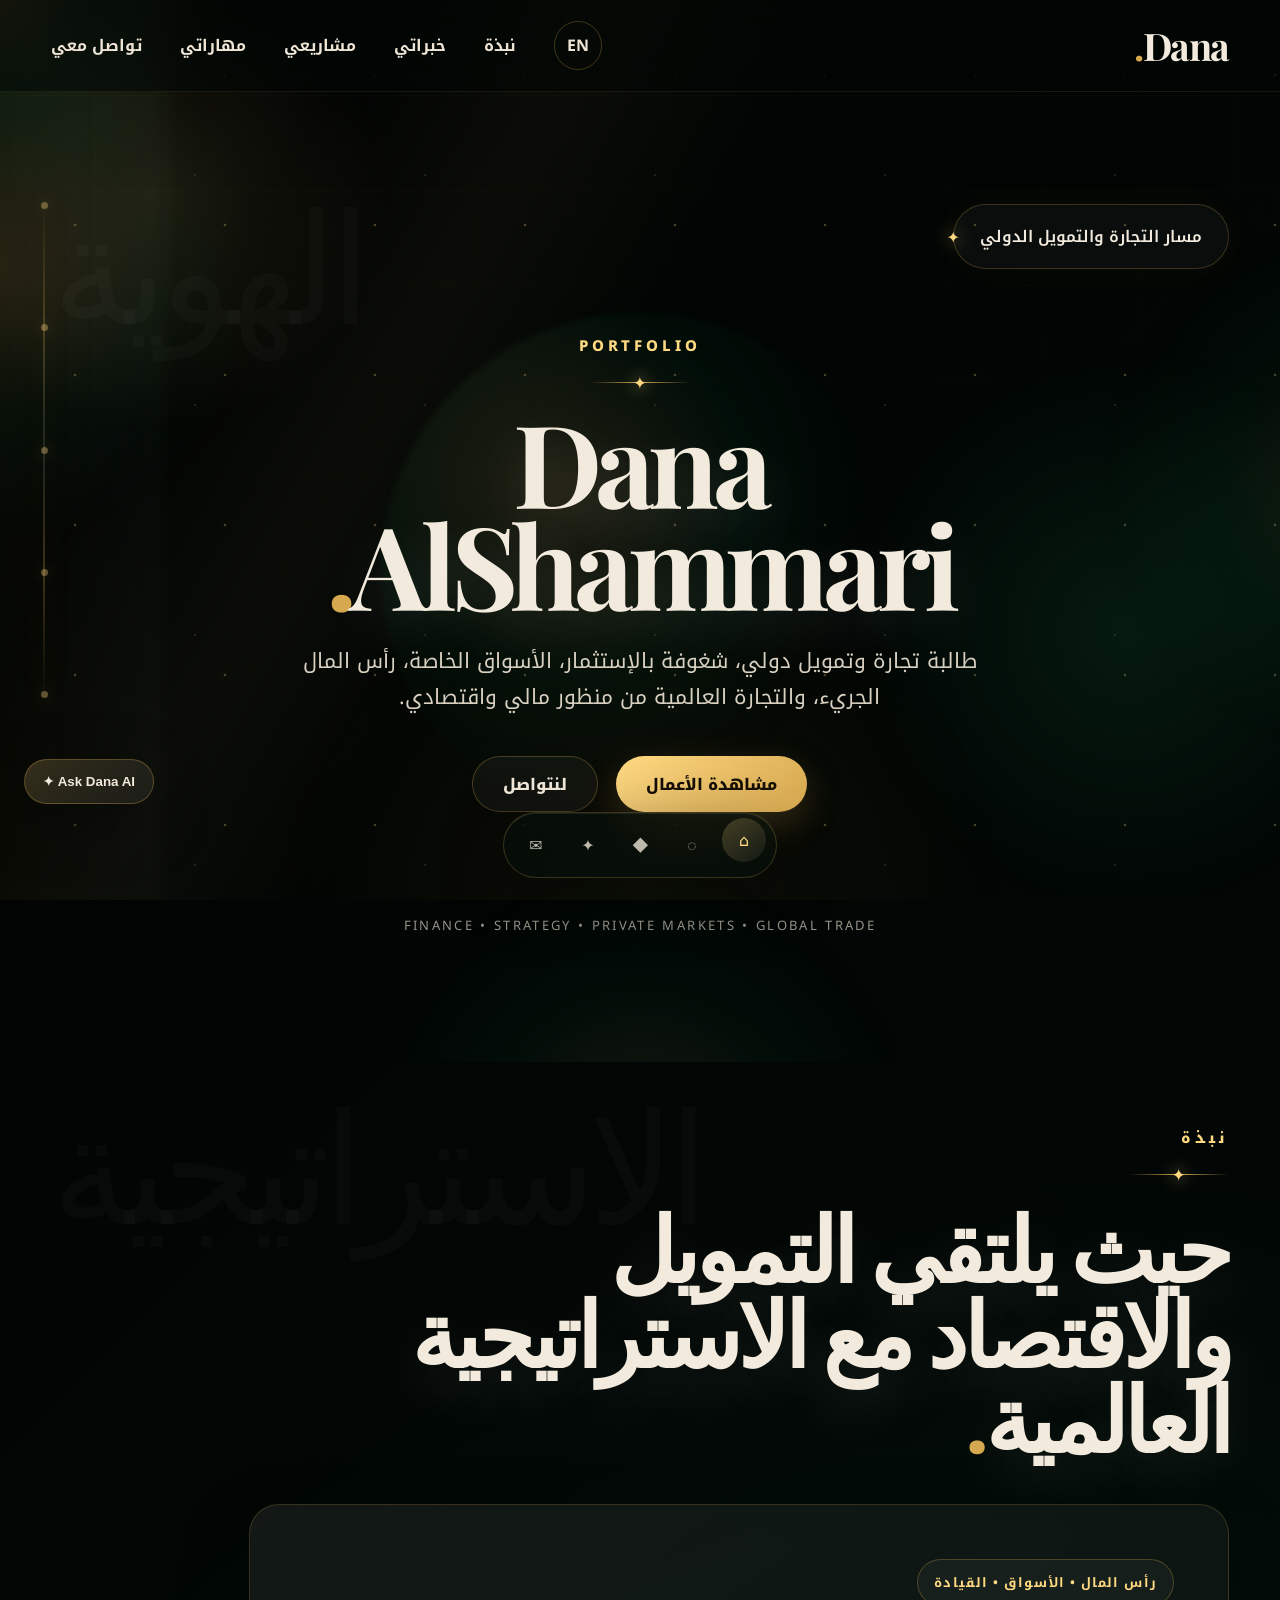
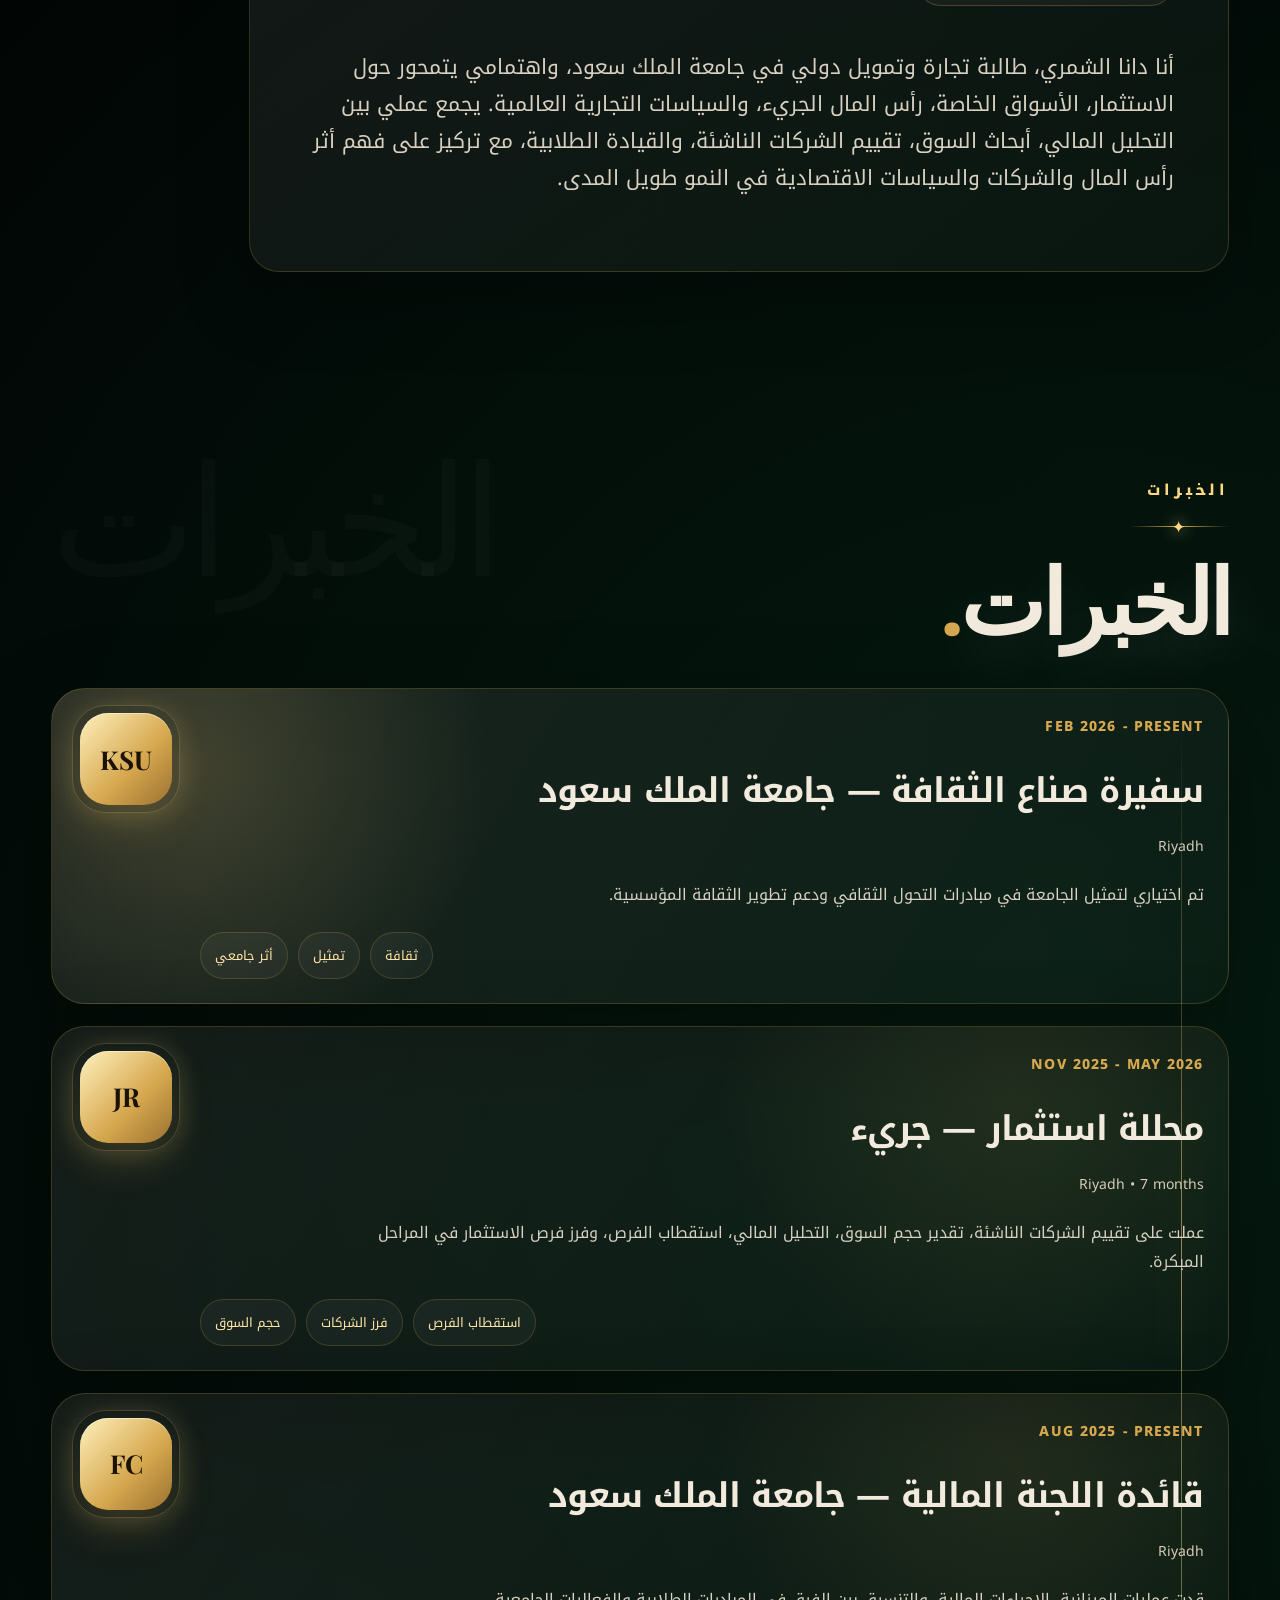
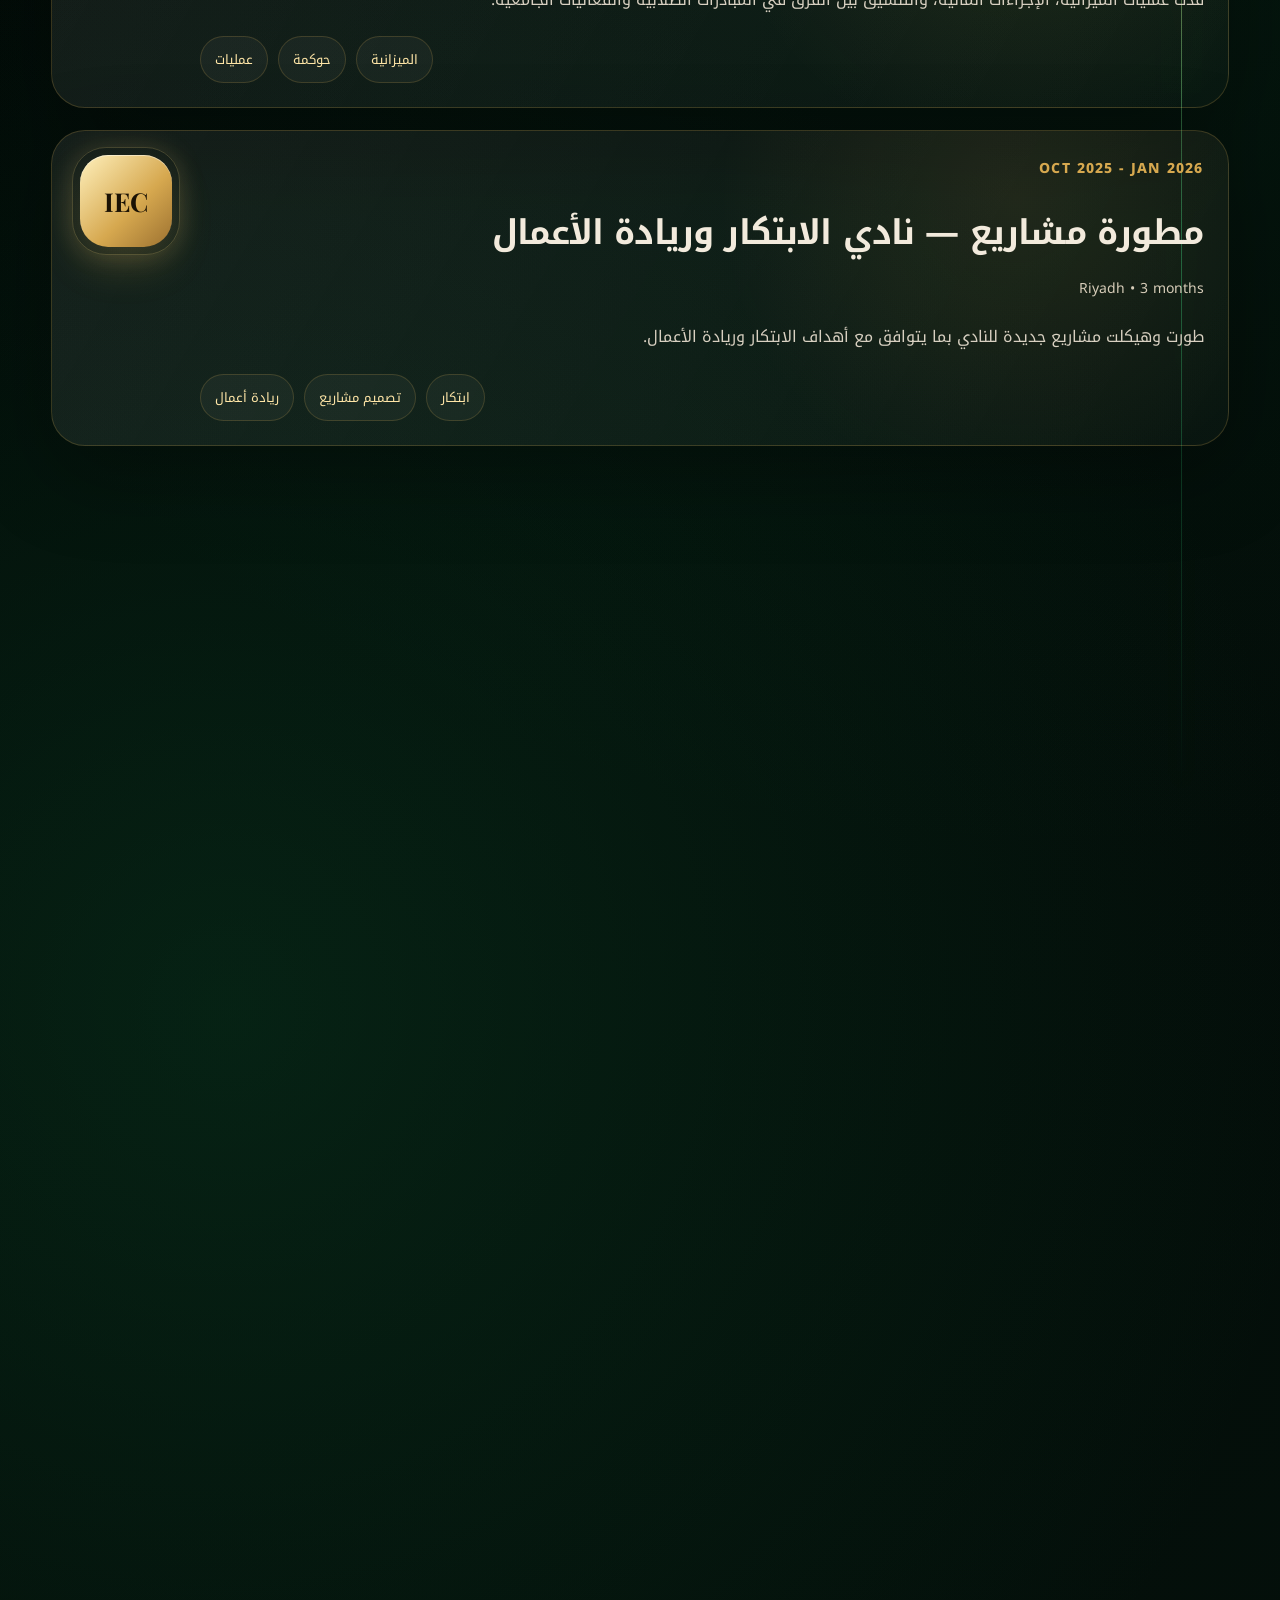
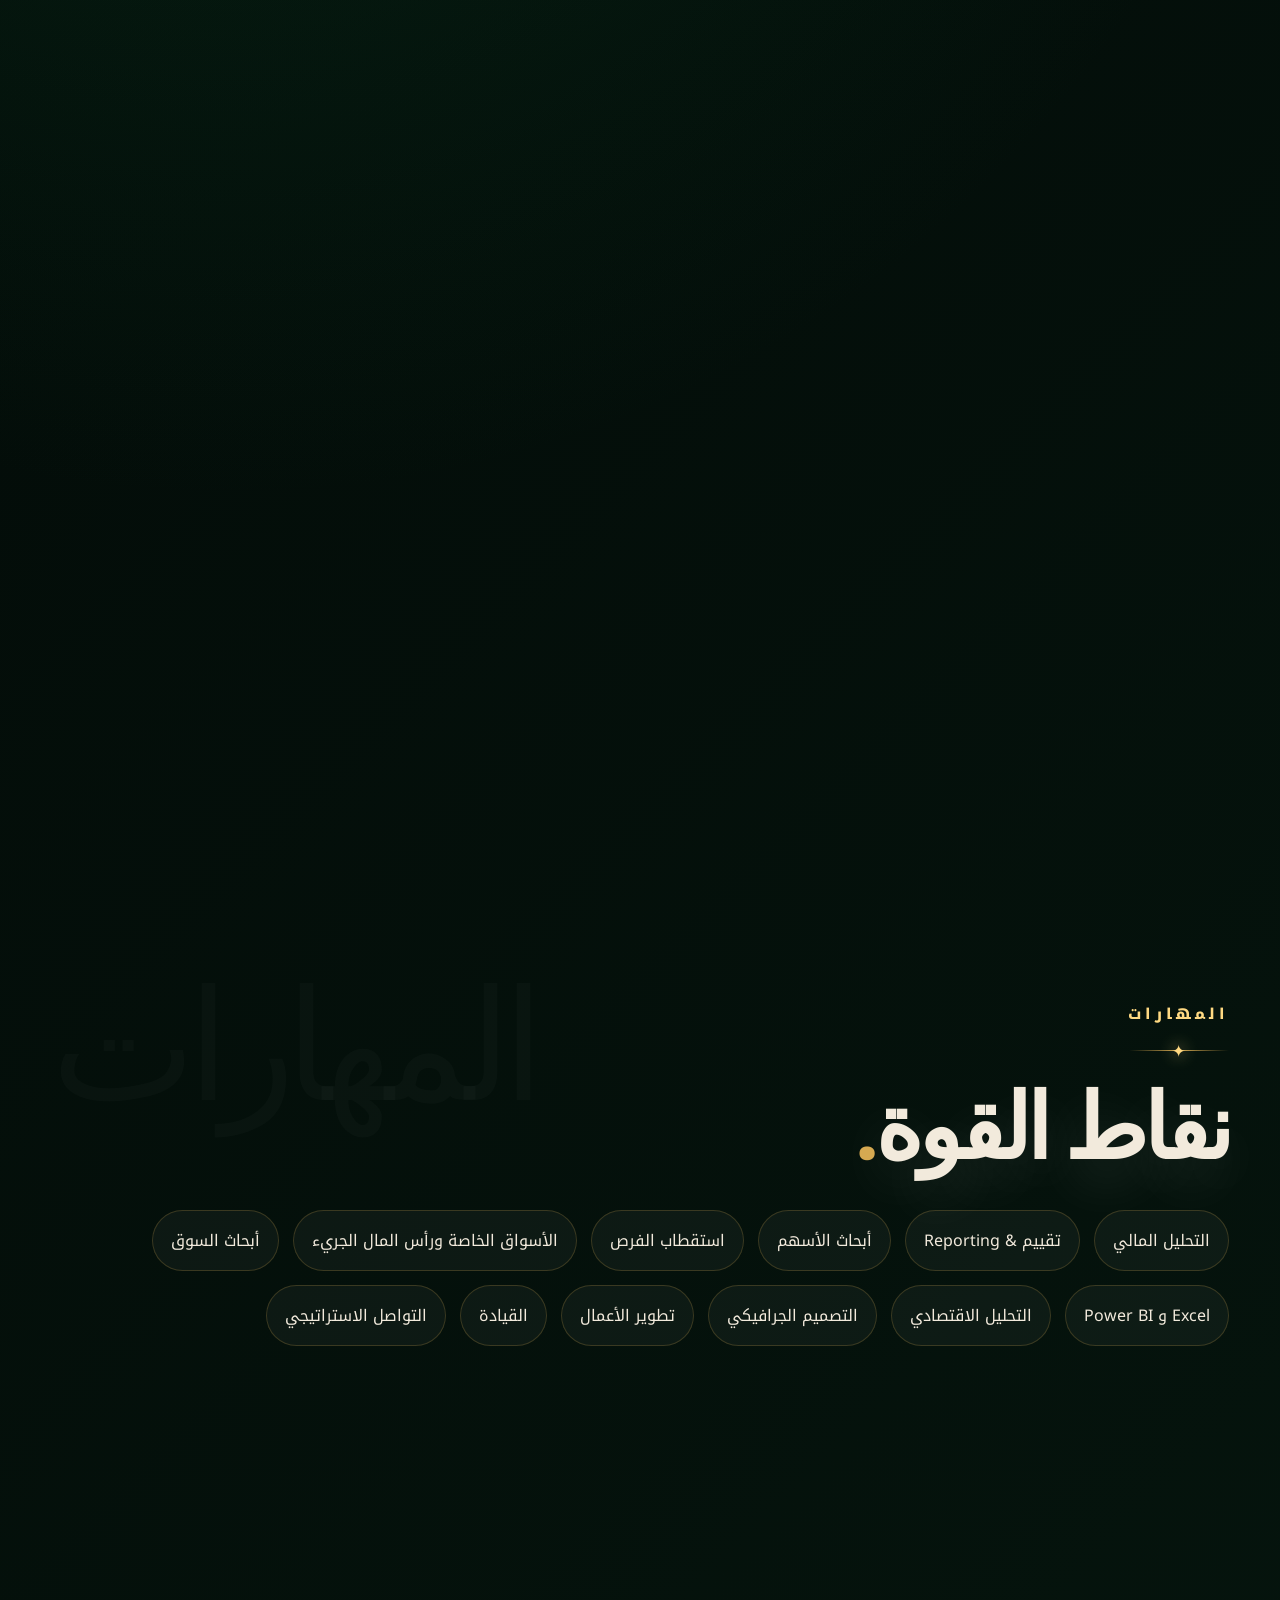
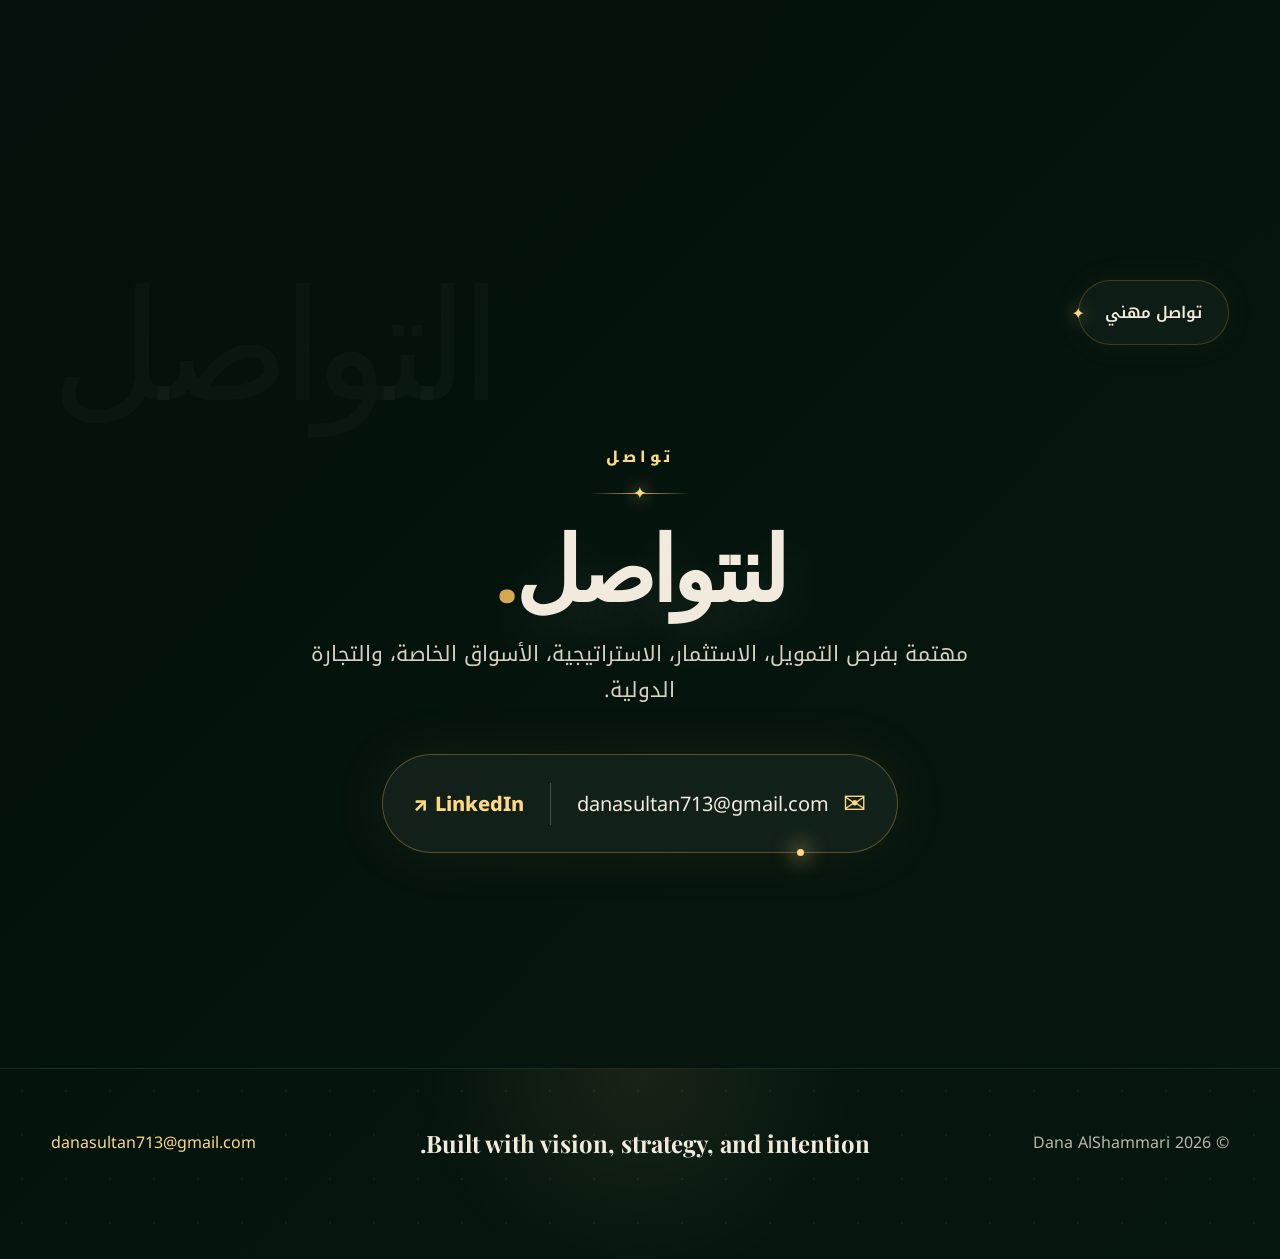
==== commit dd3606ae: "UPDATE" ====
--- a/ar.html
+++ b/ar.html
@@ -15,7 +15,7 @@
     <div class="loader-ring"></div>
     <div class="loader-logo">Dana<span>.</span></div>
     <div class="loader-status">Initializing Dana Experience...</div>
-    <div class="loader-steps"><span>Loading Strategic Profile</span><span>Private Markets</span><span>Global Strategy</span></div>
+    <div class="loader-steps"><span>Investments</span><span>Finance & Trade</span><span>Innovation</span></div>
   </div>
 
   <div class="scroll-progress" aria-hidden="true"></div>
@@ -41,10 +41,10 @@
     <div class="links">
       <a href="index.html" class="lang-switch">EN</a>
       <a href="#about">نبذة</a>
-      <a href="#experience">الخبرات</a>
-      <a href="#projects">المشاريع</a>
-      <a href="#skills">المهارات</a>
-      <a href="#contact">تواصل</a>
+      <a href="#experience">خبراتي</a>
+      <a href="#projects">مشاريعي</a>
+      <a href="#skills">مهاراتي</a>
+      <a href="#contact">تواصل معي</a>
     </div>
   </nav>
 
@@ -57,7 +57,7 @@
         <div class="ornament"></div>
         <h1>Dana<br>AlShammari<span>.</span></h1>
         <p>
-          طالبة تجارة وتمويل دولي، شغوفة بالاستثمار، الأسواق الخاصة، رأس المال الجريء، والتجارة العالمية من منظور مالي واقتصادي.
+          طالبة تجارة وتمويل دولي، شغوفة بالإستثمار، الأسواق الخاصة، رأس المال الجريء، والتجارة العالمية من منظور مالي واقتصادي.
         </p>
         <div class="hero-actions">
           <a href="#projects" class="gold-btn">مشاهدة الأعمال</a>
@@ -84,20 +84,7 @@
       </div>
     </section>
 
-
-    <section id="metrics" class="metrics-section page reveal">
-      <div class="section-head compact">
-        <div class="kicker">الأثر</div>
-        <div class="ornament"></div>
-        <h2>أرقام تعكس مسار العمل<span>.</span></h2>
-      </div>
-      <div class="metrics-grid">
-        <div class="metric-card"><strong data-count="6">0</strong><span>أدوار قيادية</span></div>
-        <div class="metric-card"><strong data-count="3">0</strong><span>مشاريع استثمارية</span></div>
-        <div class="metric-card"><strong data-count="1">0</strong><span>تمثيل مؤتمر خليجي</span></div>
-        <div class="metric-card"><strong data-count="7">0</strong><span>شهور في الأسواق الخاصة</span></div>
-      </div>
-    </section>
+    
     <section id="experience" data-scene="الخبرات" class="page reveal">
       <div class="section-head">
         <div class="kicker">الخبرات</div>
